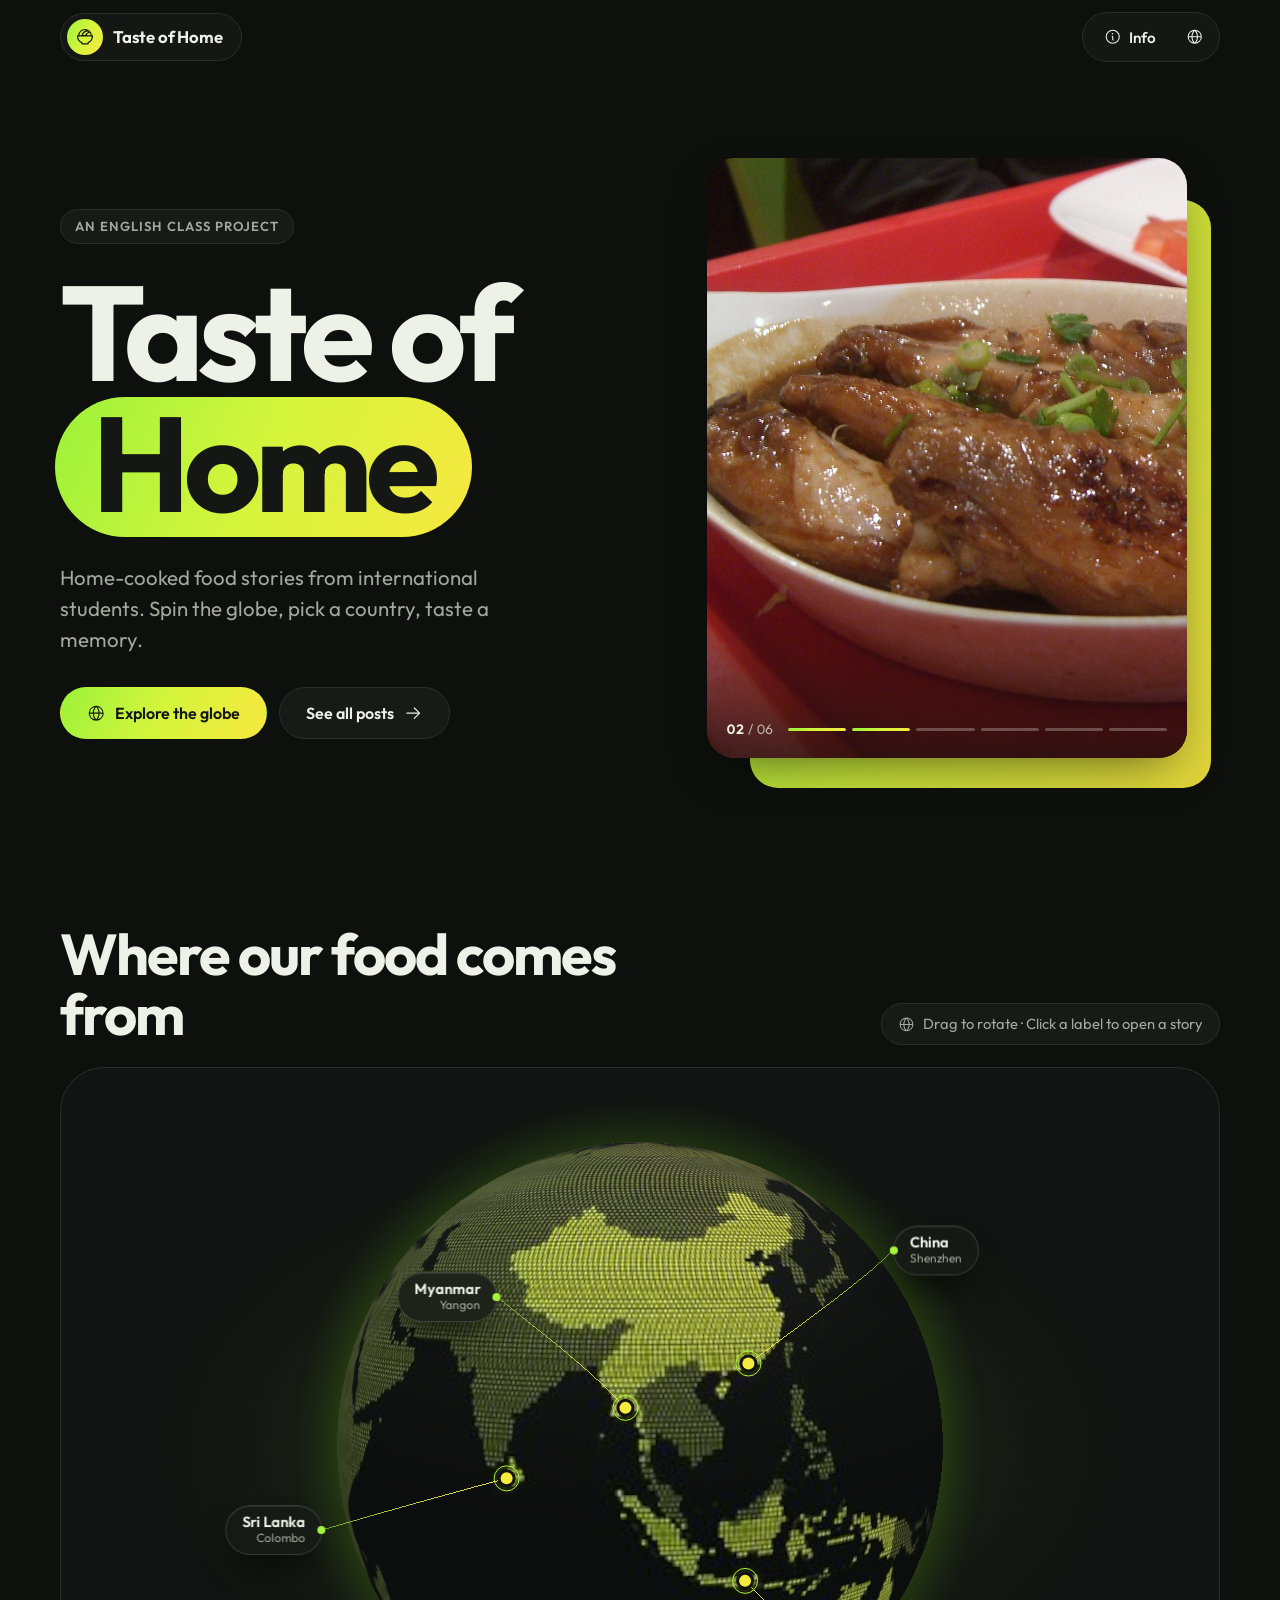
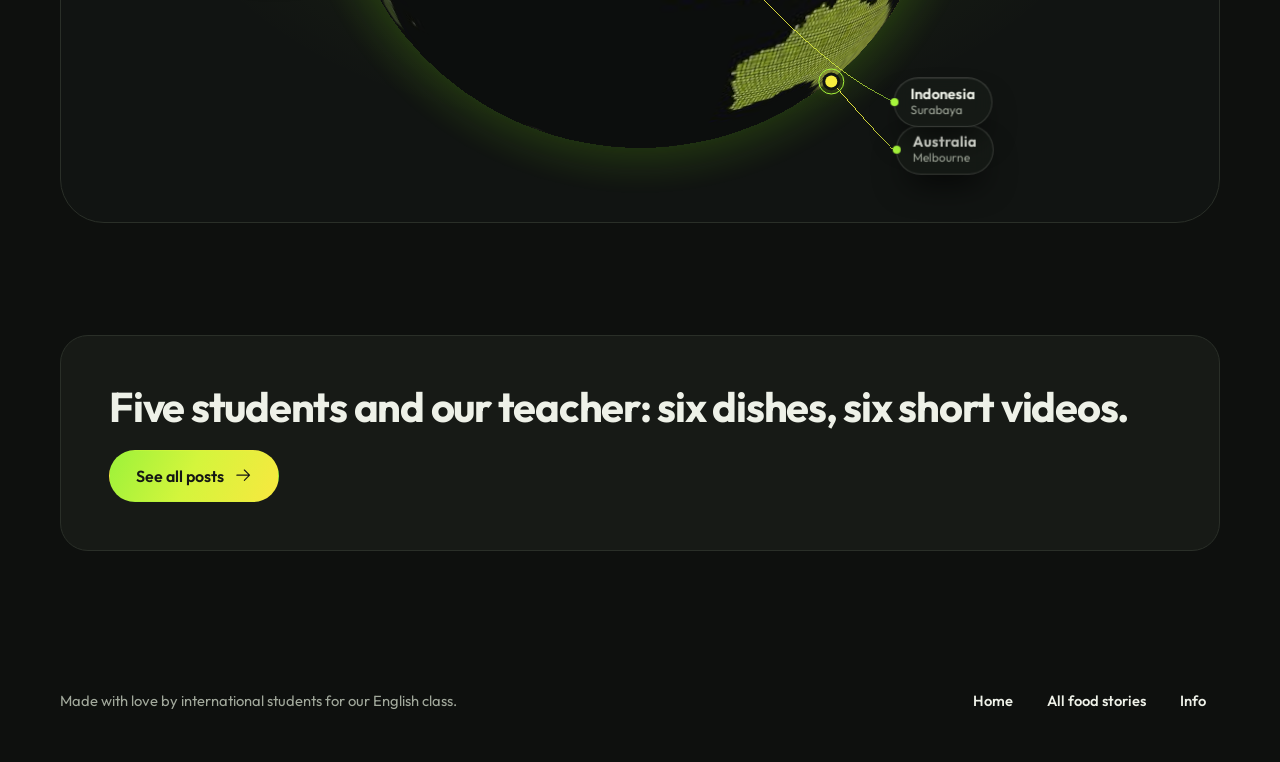
==== index.html @ bd348ce3 "Sri Lanka burritos post, Lahpet Thoke photos, six home photos - Sri Lanka: Tharusha Dasunpriya's bur" ====
<!doctype html>
<html lang="en">
<head>
  <meta charset="utf-8">
  <meta name="viewport" content="width=device-width, initial-scale=1, viewport-fit=cover">
  <title>Taste of Home | Food stories from international students</title>
  <meta name="description" content="Taste of Home: home-cooked food stories and short videos from international students and their teacher, from China, Indonesia, Myanmar, Sri Lanka and Australia. Spin the 3D globe to explore.">
  <link rel="canonical" href="https://blanchexxxxx.github.io/taste-of-home/">
  <meta name="theme-color" content="#0e100e">
  <meta property="og:type" content="website">
  <meta property="og:title" content="Taste of Home">
  <meta property="og:description" content="Food stories from international students. Spin the globe, pick a country, taste a memory.">
  <meta property="og:url" content="https://blanchexxxxx.github.io/taste-of-home/">
  <meta property="og:image" content="https://blanchexxxxx.github.io/taste-of-home/assets/img/globe-1k.jpg">
  <link rel="icon" href="assets/img/favicon.svg" type="image/svg+xml">
  <link rel="preload" href="assets/fonts/outfit-latin-wght-normal.woff2" as="font" type="font/woff2" crossorigin>
  <link rel="stylesheet" href="assets/css/style.css?v=202611250700">
  <script type="application/ld+json">
  {"@context":"https://schema.org","@type":"WebSite","name":"Taste of Home","url":"https://blanchexxxxx.github.io/taste-of-home/","description":"Food stories and short videos from international students.","inLanguage":["en","zh","ja","id","my","si","ta"]}
  </script>
</head>
<body>
  <header class="topbar">
    <div class="wrap">
      <a class="brand" href="./" aria-label="Taste of Home"><span class="mark"><span data-icon="bowl-food"></span></span><span class="brand__name">Taste of Home</span></a>
      <nav class="actions">
        <a class="pill-btn" href="info.html"><span data-icon="info"></span><span data-i18n="nav.info">Info</span></a>
        <div class="lang">
          <button class="pill-btn pill-btn--icon" id="langBtn" type="button" aria-haspopup="listbox" aria-expanded="false" data-i18n-aria="nav.language" aria-label="Language"><span data-icon="globe-simple"></span></button>
          <ul class="lang__menu" id="langMenu" role="listbox" hidden></ul>
        </div>
      </nav>
    </div>
  </header>

  <main>
    <section class="hero">
      <div class="wrap hero__grid">
        <div>
          <p class="kicker" data-i18n="hero.kicker">An English class project</p>
          <h1>Taste of <span class="bubble-word">Home</span></h1>
          <p class="hero__sub" data-i18n="hero.subtitle">Home-cooked food stories from international students. Spin the globe, pick a country, taste a memory.</p>
          <div class="hero__cta">
            <a class="btn btn--grad" href="#globe-block"><span data-icon="globe-simple"></span><span data-i18n="hero.ctaGlobe">Explore the globe</span></a>
            <a class="btn" href="posts.html"><span data-i18n="hero.ctaPosts">See all posts</span><span data-icon="arrow-right"></span></a>
          </div>
        </div>
        <div class="show" id="show" aria-roledescription="carousel">
          <div class="show__card">
            <div class="show__slides"></div>
            <div class="show__bar">
              <span class="show__count" aria-hidden="true"><b>01</b> / 06</span>
              <div class="show__dots"></div>
            </div>
          </div>
        </div>
      </div>
    </section>

    <section class="globe-block" id="globe-block">
      <div class="wrap">
        <div class="globe-head reveal">
          <h2 data-i18n="globe.title">Where our food comes from</h2>
          <p class="hint"><span data-icon="globe-simple"></span><span data-i18n="globe.hint">Drag to rotate · Click a label to open a story</span></p>
        </div>
        <div class="stage" id="globe-section">
          <div class="globe-skeleton" id="globe-skeleton" role="status"><span></span><b hidden data-i18n="globe.loading">Loading the globe</b></div>
          <div id="globe"></div>
          <div class="globe-fallback" id="globe-fallback" hidden>
            <p data-i18n="globe.fallback">Your browser can't show the 3D globe, so here are the stories as a list:</p>
            <ul></ul>
          </div>
        </div>
      </div>
    </section>

    <section class="band">
      <div class="wrap">
        <div class="band__inner reveal">
          <h2 data-i18n="posts.subtitle">Five students and our teacher: six dishes, six short videos.</h2>
          <a class="btn btn--grad" href="posts.html"><span data-i18n="hero.ctaPosts">See all posts</span><span data-icon="arrow-right"></span></a>
        </div>
      </div>
    </section>
  </main>

  <footer class="footer">
    <div class="wrap">
      <span data-i18n="footer.text">Made by international students for our English class.</span>
      <nav><a href="./" data-i18n="nav.home">Home</a><a href="posts.html" data-i18n="posts.title">All food stories</a><a href="info.html" data-i18n="nav.info">Info</a></nav>
    </div>
  </footer>

  <script src="assets/js/icons.js?v=202611250700" defer></script>
  <script src="assets/js/i18n.js?v=202611250700" defer></script>
  <script src="assets/js/data.js?v=202611250700" defer></script>
  <script src="assets/js/posts-i18n.js?v=202611250700" defer></script>
  <script src="assets/js/common.js?v=202611250700" defer></script>
  <script src="assets/js/pages.js?v=202611250700" defer></script>
  <script src="assets/js/globe.js?v=202611250700" defer></script>
</body>
</html>
---- assets/css/style.css ----
/* Taste of Home
   Shape system: interactive = full pill; containers ("bubbles") = 28px; small media = 20px.
   One accent: fluorescent green -> yellow gradient. Theme: dark only (off-black, never pure #000). */

@font-face {
  font-family: "Outfit";
  src: url("../fonts/outfit-latin-wght-normal.woff2") format("woff2");
  font-weight: 100 900; font-display: swap;
  unicode-range: U+0000-00FF, U+0131, U+0152-0153, U+02BB-02BC, U+02C6, U+02DA, U+02DC, U+0304, U+0308, U+0329, U+2000-206F, U+20AC, U+2122, U+2191, U+2193, U+2212, U+2215, U+FEFF, U+FFFD;
}
@font-face {
  font-family: "Outfit";
  src: url("../fonts/outfit-latin-ext-wght-normal.woff2") format("woff2");
  font-weight: 100 900; font-display: swap;
  unicode-range: U+0100-02BA, U+02BD-02C5, U+02C7-02CC, U+02CE-02D7, U+02DD-02FF, U+0304, U+0308, U+0329, U+1D00-1DBF, U+1E00-1E9F, U+1EF2-1EFF, U+2020, U+20A0-20AB, U+20AD-20C0, U+2113, U+2C60-2C7F, U+A720-A7FF;
}

:root {
  --bg: #0e100e;
  --surface: #171a16;
  --surface-2: #20241f;
  --tint: #1c2415;
  --ink: #eef1e8;
  --muted: #a2a99c;
  --line: #2a2f28;
  --lime: #a6f53b;
  --leaf: #a6f53b;
  --yellow: #f6ec3f;
  --grad: linear-gradient(115deg, #9cf23a 0%, #d4f53c 48%, #f8e83f 100%);
  --on-grad: #151714;
  --stage: #111412;
  --shadow: 0 18px 50px -18px rgba(0, 0, 0, .6);
  --r-bubble: 28px;
  --r-media: 20px;
  --ease: cubic-bezier(.16, 1, .3, 1);
  --font: "Outfit", system-ui, -apple-system, "Segoe UI", Roboto, "Helvetica Neue", Arial,
          "PingFang SC", "Microsoft YaHei", "Noto Sans SC",
          "Hiragino Sans", "Yu Gothic UI", "Yu Gothic", Meiryo, "Noto Sans JP",
          "Myanmar Text", "Noto Sans Myanmar", Padauk,
          "Nirmala UI", "Iskoola Pota", "Noto Sans Sinhala", Latha, "Noto Sans Tamil", sans-serif;
  --font-ja: "Outfit", "Hiragino Sans", "Hiragino Kaku Gothic ProN", "Yu Gothic UI", "Yu Gothic", Meiryo, "Noto Sans JP", system-ui, sans-serif;
  color-scheme: dark;
}
html[lang="ja"] body, html[lang="ja"] button, html[lang="ja"] .btn, html[lang="ja"] .pill-btn { font-family: var(--font-ja); }

*, *::before, *::after { box-sizing: border-box; }
html { -webkit-text-size-adjust: 100%; scroll-behavior: smooth; }
body {
  margin: 0; font-family: var(--font); color: var(--ink); background: var(--bg);
  line-height: 1.6; overflow-x: hidden; -webkit-font-smoothing: antialiased;
}
img, video, iframe { max-width: 100%; display: block; }
a { color: inherit; }
[hidden] { display: none !important; }
:focus-visible { outline: 2px solid var(--ink); outline-offset: 3px; }
.icon { display: inline-flex; width: 1.15em; height: 1.15em; flex: none; }
.icon svg { width: 100%; height: 100%; }
.wrap { width: 100%; max-width: 1240px; margin: 0 auto; padding: 0 clamp(16px, 4vw, 40px); }

/* ---------- top bar ---------- */
.topbar { position: fixed; inset: 12px 0 auto 0; z-index: 50; pointer-events: none; }
.topbar .wrap { display: flex; align-items: center; justify-content: space-between; }
.topbar .wrap > * { pointer-events: auto; }
.brand {
  display: inline-flex; align-items: center; gap: 10px; height: 48px; padding: 0 18px 0 6px;
  border-radius: 999px; text-decoration: none; font-weight: 650; font-size: 1.05rem; letter-spacing: -.01em;
  background: color-mix(in srgb, var(--surface) 82%, transparent);
  -webkit-backdrop-filter: blur(14px); backdrop-filter: blur(14px);
  border: 1px solid var(--line);
}
.mark { display: grid; place-items: center; width: 36px; height: 36px; border-radius: 50%; background: var(--grad); color: var(--on-grad); }
.mark .icon { width: 20px; height: 20px; }
.actions {
  display: flex; gap: 4px; padding: 5px; border-radius: 999px;
  background: color-mix(in srgb, var(--surface) 82%, transparent);
  -webkit-backdrop-filter: blur(14px); backdrop-filter: blur(14px);
  border: 1px solid var(--line);
}
.pill-btn {
  display: inline-flex; align-items: center; justify-content: center; gap: 8px;
  height: 38px; min-width: 38px; padding: 0 16px; border-radius: 999px; border: 0;
  background: transparent; color: var(--ink); font: 550 .95rem var(--font);
  text-decoration: none; cursor: pointer; transition: background .25s var(--ease), transform .2s var(--ease);
}
.pill-btn:hover { background: var(--surface-2); }
.pill-btn:active { transform: scale(.97); }
.pill-btn--icon { padding: 0; width: 38px; }
.pill-btn[aria-current="page"] { background: var(--grad); color: var(--on-grad); }
.lang { position: relative; }
.lang__menu {
  position: absolute; right: 0; top: calc(100% + 12px); margin: 0; padding: 6px; list-style: none; min-width: 200px;
  background: var(--surface); border: 1px solid var(--line); border-radius: 22px; box-shadow: var(--shadow);
  transform-origin: top right; animation: pop .22s var(--ease);
}
@keyframes pop { from { opacity: 0; transform: scale(.94); } }
.lang__menu button {
  display: block; width: 100%; text-align: left; padding: 10px 14px; border: 0; border-radius: 999px;
  background: none; font: 1rem var(--font); color: var(--ink); cursor: pointer;
}
.lang__menu button:hover { background: var(--surface-2); }
.lang__menu [aria-selected="true"] button { background: var(--grad); color: var(--on-grad); font-weight: 600; }

/* ---------- buttons ---------- */
.btn {
  display: inline-flex; align-items: center; gap: 10px; height: 52px; padding: 0 26px; white-space: nowrap;
  border-radius: 999px; border: 1px solid var(--line); background: var(--surface); color: var(--ink);
  font: 600 1rem var(--font); text-decoration: none; cursor: pointer;
  transition: transform .25s var(--ease), box-shadow .25s var(--ease);
}
.btn:hover { transform: translateY(-2px); box-shadow: var(--shadow); }
.btn:active { transform: scale(.98); }
.btn--grad { background: var(--grad); color: var(--on-grad); border-color: transparent; }
.btn--sm { height: 44px; padding: 0 20px; font-size: .95rem; }

/* ---------- hero ---------- */
.hero { min-height: 100vh; min-height: 100dvh; display: flex; align-items: center; padding: 96px 0 48px; overflow-x: clip; }
.hero__grid { display: grid; grid-template-columns: 1fr 1fr; gap: clamp(24px, 5vw, 64px); align-items: center; }
.kicker {
  display: inline-flex; align-items: center; gap: 8px; margin: 0 0 22px; padding: 6px 14px;
  border-radius: 999px; border: 1px solid var(--line); background: var(--surface);
  font-size: .82rem; font-weight: 600; letter-spacing: .08em; text-transform: uppercase; color: var(--muted);
}
.hero h1 {
  margin: 0; font-weight: 700; letter-spacing: -.045em; line-height: .98;
  font-size: clamp(3.4rem, 10.5vw, 8.6rem);
}
.hero h1 .bubble-word {
  display: inline-block; padding: 0 .28em .06em; margin-left: -.04em; border-radius: 999px;
  background: var(--grad); color: var(--on-grad);
}
.hero__sub { max-width: 34ch; margin: 26px 0 32px; font-size: clamp(1.08rem, 1.6vw, 1.3rem); color: var(--muted); line-height: 1.5; }
.hero__cta { display: flex; flex-wrap: wrap; gap: 12px; }

/* photo slideshow (pages.js): a portrait photo card on a fixed, offset accent block. Photos
   cross-fade with a slow zoom; segmented progress bar + counter at the bottom. */
.show { position: relative; width: 94%; max-width: 480px; aspect-ratio: 4 / 5; justify-self: end; margin: 0 6% 6% 0; }
.show::before {   /* accent block behind the card: never moves */
  content: ""; position: absolute; inset: 7% -5% -5% 9%; border-radius: var(--r-bubble);
  background: var(--grad); opacity: .9;
}
.show__card {
  position: absolute; inset: 0; overflow: hidden; border-radius: var(--r-bubble);
  background: var(--surface); box-shadow: var(--shadow); isolation: isolate;
}
.show__slides img {
  position: absolute; inset: 0; width: 100%; height: 100%; object-fit: cover;
  opacity: 0; scale: 1.08; transition: opacity .8s var(--ease), scale 0s 0.8s;
}
.show__slides img.is-on { opacity: 1; scale: 1; transition: opacity .8s var(--ease), scale 2.8s linear; }
.show__card::after {   /* soft shade under the bar so it reads on light photos */
  content: ""; position: absolute; inset: auto 0 0 0; height: 34%; z-index: 1; pointer-events: none;
  background: linear-gradient(180deg, transparent, rgba(14, 16, 14, .72));
}
.show__bar { position: absolute; left: 20px; right: 20px; bottom: 16px; z-index: 2; display: flex; align-items: center; gap: 14px; }
.show__count { flex: none; color: rgba(238, 241, 232, .7); font-size: .85rem; font-variant-numeric: tabular-nums; letter-spacing: .04em; }
.show__count b { color: var(--ink); font-weight: 650; }
.show__dots { flex: 1; display: flex; gap: 6px; }
.show__dot { flex: 1; height: 24px; padding: 0; border: 0; background: none; cursor: pointer; display: flex; align-items: center; }
.show__dot span { position: relative; display: block; width: 100%; height: 3px; border-radius: 999px; background: rgba(238, 241, 232, .28); overflow: hidden; }
.show__dot span::after { content: ""; position: absolute; inset: 0; border-radius: inherit; background: var(--grad); transform: scaleX(0); transform-origin: left; }
.show__dot.is-done span::after { transform: scaleX(1); }
.show__dot.is-on span::after { animation: show-fill var(--dur, 2s) linear forwards; }
@keyframes show-fill { to { transform: scaleX(1); } }
@media (prefers-reduced-motion: reduce) {
  .show__slides img, .show__slides img.is-on { scale: 1; transition: opacity .3s linear; }
}

/* ---------- globe ---------- */
.globe-block { padding: 24px 0 40px; scroll-margin-top: 72px; }
.globe-head { display: flex; flex-wrap: wrap; align-items: end; justify-content: space-between; gap: 12px 24px; margin-bottom: 22px; }
.globe-head h2 { margin: 0; font-size: clamp(2rem, 4.6vw, 3.6rem); line-height: 1.05; letter-spacing: -.035em; font-weight: 700; max-width: 16ch; }
.hint { display: inline-flex; align-items: center; gap: 8px; margin: 0; padding: 8px 16px; border-radius: 999px; background: var(--surface); border: 1px solid var(--line); color: var(--muted); font-size: .92rem; }
.stage {
  position: relative; height: min(84vh, 820px); min-height: 440px; overflow: hidden;
  border-radius: clamp(28px, 4vw, 44px); background:
    radial-gradient(60% 55% at 50% 50%, rgba(166, 245, 59, .10), transparent 70%), var(--stage);
  border: 1px solid var(--line);
  isolation: isolate;
}
#globe { position: absolute; inset: 0; opacity: 0; transition: opacity .9s var(--ease); cursor: grab; touch-action: pan-y; }
#globe:active { cursor: grabbing; }
#globe.is-ready { opacity: 1; }
.globe-skeleton { position: absolute; inset: 0; display: grid; place-items: center; }
.globe-skeleton span {
  width: min(62vh, 70%); aspect-ratio: 1; border-radius: 50%;
  background: radial-gradient(circle at 35% 30%, #262c24, #161a15 70%);
  animation: shimmer 1.6s ease-in-out infinite;
}
@keyframes shimmer { 50% { opacity: .55; } }
.globe-fallback { position: absolute; inset: 0; display: grid; place-items: center; align-content: center; gap: 18px; padding: 24px; color: var(--ink); text-align: center; }
.globe-fallback ul { list-style: none; margin: 0; padding: 0; display: flex; flex-wrap: wrap; gap: 10px; justify-content: center; }

/* globe markers: dot sits on the surface, label floats above it (line drawn in 3D by globe.gl) */
.gdot, .glabel { position: relative; display: block; width: 0; height: 0; padding: 0; border: 0; background: none; cursor: pointer; font-family: var(--font); transition: opacity .3s var(--ease); }
.gdot.is-hidden, .glabel.is-hidden { opacity: 0; pointer-events: none !important; }
.gdot span { position: absolute; left: -6px; top: -6px; width: 12px; height: 12px; border-radius: 50%; background: var(--yellow); box-shadow: 0 0 0 3px var(--stage), 0 0 14px rgba(246, 236, 63, .55); }
.gdot span::after { content: ""; position: absolute; inset: -7px; border-radius: 50%; border: 1.5px solid var(--lime); animation: ping 2.2s var(--ease) infinite; }
@keyframes ping { from { transform: scale(.4); opacity: 1; } to { transform: scale(1.5); opacity: 0; } }
.glabel__tag {
  position: absolute; left: 0; top: 0; transform: translate(0, -50%);
  display: flex; flex-direction: column; align-items: flex-start; white-space: nowrap; line-height: 1.15; text-align: left;
  padding: 8px 16px 9px; border-radius: 999px;
  background: rgba(23, 27, 22, .82); color: var(--ink); border: 1px solid rgba(238, 241, 232, .16);
  box-shadow: 0 18px 34px -12px rgba(0, 0, 0, .85), inset 0 1px 0 rgba(255, 255, 255, .08);
  -webkit-backdrop-filter: blur(10px); backdrop-filter: blur(10px);
  transition: background .25s var(--ease), color .25s var(--ease), transform .25s var(--ease);
}
.glabel--left .glabel__tag { left: auto; right: 0; align-items: flex-end; text-align: right; }
.glabel__tag::before { content: ""; position: absolute; top: 50%; left: -4px; width: 8px; height: 8px; margin-top: -4px; border-radius: 50%; background: var(--lime); }
.glabel--left .glabel__tag::before { left: auto; right: -4px; }
.glabel__tag b { font-size: .92rem; font-weight: 650; }
.glabel__tag small { font-size: .75rem; color: var(--muted); }
.glabel:hover .glabel__tag, .glabel:focus-visible .glabel__tag { background: var(--grad); color: var(--on-grad); border-color: transparent; transform: translate(0, -50%) scale(1.05); }
.glabel:hover .glabel__tag small, .glabel:focus-visible .glabel__tag small { color: var(--on-grad); opacity: .75; }

/* ---------- invite band ---------- */
.band { padding: 72px 0 96px; }
.band__inner { display: flex; flex-wrap: wrap; align-items: center; justify-content: space-between; gap: 20px; padding: clamp(28px, 4vw, 48px); border-radius: var(--r-bubble); background: var(--surface); border: 1px solid var(--line); }
.band h2 { margin: 0; font-size: clamp(1.6rem, 3.4vw, 2.6rem); letter-spacing: -.03em; line-height: 1.1; font-weight: 700; }

/* ---------- page heads ---------- */
.page { padding: 128px 0 80px; }
.page-head { margin-bottom: 40px; }
.page-head h1 { margin: 0; font-size: clamp(2.6rem, 7vw, 5.4rem); line-height: 1; letter-spacing: -.045em; font-weight: 700; }
.page-head p { margin: 14px 0 0; max-width: 52ch; color: var(--muted); font-size: 1.15rem; }

/* ---------- posts bento ---------- */
.bento { display: grid; grid-template-columns: repeat(3, 1fr); gap: 18px; }
.tile {
  position: relative; display: flex; flex-direction: column; justify-content: space-between; gap: 18px;
  min-height: 300px; padding: 14px; border-radius: var(--r-bubble); text-decoration: none;
  background: var(--surface); border: 1px solid var(--line);
  transition: transform .35s var(--ease), box-shadow .35s var(--ease);
}
.tile:hover { transform: translateY(-4px); box-shadow: var(--shadow); }
.tile:nth-child(4n+1), .tile:nth-child(4n+4) { grid-column: span 2; }
.tile:last-child:nth-child(4n+1) { grid-column: 1 / -1; } /* odd count: last tile fills the row */
.tile__media {
  position: relative; flex: 1; min-height: 180px; border-radius: var(--r-media); overflow: hidden;
  display: grid; place-items: center; background: var(--surface-2);
}
.tile__media img { position: absolute; inset: 0; width: 100%; height: 100%; object-fit: cover; }
.tile:nth-child(3n+1) .tile__media { background: var(--grad); }
.tile:nth-child(3n+2) .tile__media { background: var(--tint); color: var(--ink); }
.tile__code { font-size: clamp(3rem, 7vw, 5rem); font-weight: 700; letter-spacing: -.04em; opacity: .9; }
.tile__play { position: absolute; right: 14px; bottom: 14px; display: grid; place-items: center; width: 46px; height: 46px; border-radius: 50%; background: var(--surface); color: var(--ink); }
.tile__play .icon { width: 20px; height: 20px; }
.tile__body { padding: 4px 8px 6px; display: flex; align-items: end; justify-content: space-between; gap: 12px; }
.tile__body h3 { margin: 0; font-size: 1.3rem; line-height: 1.25; letter-spacing: -.015em; font-weight: 650; }
.tile__place { margin: 4px 0 0; color: var(--muted); font-size: .95rem; }
.tile__go { flex: none; display: grid; place-items: center; width: 44px; height: 44px; border-radius: 50%; border: 1px solid var(--line); transition: background .25s var(--ease); }
.tile:hover .tile__go { background: var(--grad); color: var(--on-grad); border-color: transparent; }

/* ---------- chips ---------- */
.chip { display: inline-flex; align-items: center; gap: 6px; padding: 6px 14px; border-radius: 999px; background: var(--surface-2); color: var(--ink); font: 550 .88rem var(--font); border: 0; }
.chip--grad { background: var(--grad); color: var(--on-grad); }
button.chip { cursor: pointer; height: 44px; padding: 0 18px; font-size: .98rem; }

/* ---------- video ---------- */
.video { position: relative; aspect-ratio: 16 / 9; border-radius: var(--r-media); overflow: hidden; background: var(--surface-2); }
.video video, .video iframe { position: absolute; inset: 0; width: 100%; height: 100%; border: 0; }
.video--empty { display: grid; place-items: center; align-content: center; gap: 12px; color: var(--muted); font-size: .95rem; background: radial-gradient(70% 80% at 50% 45%, var(--tint), var(--surface-2)); }
.video--empty .play { display: grid; place-items: center; width: 64px; height: 64px; border-radius: 50%; background: var(--grad); color: var(--on-grad); }
.video--empty .play .icon { width: 26px; height: 26px; }

/* ---------- modal ---------- */
.modal { position: fixed; inset: 0; z-index: 100; display: grid; place-items: center; padding: 16px; }
.modal__backdrop { position: absolute; inset: 0; background: rgba(10, 12, 9, .6); -webkit-backdrop-filter: blur(6px); backdrop-filter: blur(6px); opacity: 0; transition: opacity .3s var(--ease); }
.modal__card {
  position: relative; width: min(620px, 100%); max-height: calc(100dvh - 32px); overflow: auto;
  background: var(--surface); color: var(--ink); border-radius: var(--r-bubble); border: 1px solid var(--line);
  box-shadow: 0 40px 100px -30px rgba(0, 0, 0, .7); padding: 14px; text-align: left; outline: none;
  transform: translateY(18px) scale(.97); opacity: 0; transition: transform .4s var(--ease), opacity .3s var(--ease);
}
.modal.is-open .modal__backdrop { opacity: 1; }
.modal.is-open .modal__card { transform: none; opacity: 1; }
.modal__x { position: absolute; top: 24px; right: 24px; z-index: 2; display: grid; place-items: center; width: 40px; height: 40px; border: 1px solid rgba(238, 241, 232, .16); border-radius: 50%; background: rgba(23, 27, 22, .75); color: var(--ink); cursor: pointer; -webkit-backdrop-filter: blur(8px); backdrop-filter: blur(8px); }
.modal__x .icon { width: 18px; height: 18px; }
.modal__post + .modal__post { margin-top: 14px; padding-top: 14px; border-top: 1px solid var(--line); }
.modal__text { padding: 18px 10px 6px; }
.modal__text h3 { margin: 12px 0 2px; font-size: 1.55rem; line-height: 1.2; letter-spacing: -.025em; font-weight: 700; }
.byline { margin: 0; color: var(--muted); font-size: .95rem; }
.modal__foot { display: flex; justify-content: flex-end; padding: 8px 4px 4px; }

/* ---------- post page ---------- */
/* Country flag behind the top of the page: softened, darkened, tinted toward the lime/yellow
   accent, and faded into --bg so it reads as a gradient rather than a picture. */
.flag-bg { position: absolute; inset: 0 0 auto 0; height: min(680px, 92vh); overflow: hidden; pointer-events: none; z-index: 0; }
.flag-bg::before {
  content: ""; position: absolute; inset: -24px;
  background: var(--flag) left top / cover no-repeat;
  filter: blur(6px) saturate(.55) brightness(.4);
}
.flag-bg::after {
  content: ""; position: absolute; inset: 0;
  background:
    linear-gradient(180deg, transparent 0%, rgba(14, 16, 14, .55) 50%, var(--bg) 96%),
    linear-gradient(115deg, rgba(156, 242, 58, .10), rgba(248, 232, 63, .06)),
    linear-gradient(90deg, rgba(14, 16, 14, .55) 0%, rgba(14, 16, 14, .2) 70%);
}
.flag-bg ~ main { position: relative; z-index: 1; }
@media (max-width: 720px) { .flag-bg { height: 480px; } }
.post { max-width: 860px; }
.post h1 { margin: 16px 0 8px; font-size: clamp(2.4rem, 6vw, 4.4rem); line-height: 1.02; letter-spacing: -.045em; font-weight: 700; }
.post .video { margin: 30px 0 40px; border-radius: var(--r-bubble); }
.photos { display: grid; grid-template-columns: repeat(2, 1fr); gap: 12px; margin: 30px 0 40px; align-items: start; }
.photos--one { grid-template-columns: 1fr; }
.photos a { display: block; overflow: hidden; border-radius: var(--r-media); border: 1px solid var(--line); background: var(--surface); }
.photos img { width: 100%; height: 100%; aspect-ratio: 3 / 4; object-fit: cover; transition: transform .6s var(--ease); }
.photos a:hover img { transform: scale(1.02); }
.post__summary { font-size: 1.25rem; color: var(--muted); max-width: 60ch; margin: 0 0 28px; }
.post h2 { margin: 0 0 10px; font-size: 1.5rem; letter-spacing: -.02em; }
.post__body p { font-size: 1.1rem; max-width: 65ch; }
.post__body + .post__body { margin-top: 40px; }
.post__list ul, .post__list ol { margin: 0; padding-left: 1.4em; max-width: 65ch; font-size: 1.1rem; }
.post__list li { margin: 6px 0; padding-left: 4px; }
.post__list li::marker { color: var(--muted); }
.post__list h3 { margin: 22px 0 6px; font-size: 1.1rem; font-weight: 600; color: var(--lime); letter-spacing: -.01em; }
.post__list h2 + h3 { margin-top: 4px; }
.post__note { margin: 26px 0 0 !important; max-width: 65ch; color: var(--muted); font-size: 1rem !important; }
.post__keywords dl { margin: 0; display: flex; flex-wrap: wrap; gap: 10px; }
.post__keywords dl > div { padding: 10px 16px; border-radius: 18px; background: var(--surface); border: 1px solid var(--line); max-width: 100%; }
.post__keywords dt { font-weight: 600; }
.post__keywords dd { margin: 2px 0 0; color: var(--muted); font-size: .95rem; }
.post__nav { display: flex; justify-content: space-between; gap: 12px; flex-wrap: wrap; margin-top: 56px; }
.back { margin-bottom: 10px; }
.placeholder { color: var(--muted); }

/* ---------- info page ---------- */
.info-grid { display: grid; grid-template-columns: 1.2fr 1fr; gap: 18px; }
.panel { padding: clamp(24px, 3vw, 36px); border-radius: var(--r-bubble); background: var(--surface); border: 1px solid var(--line); }
.panel h2 { margin: 0 0 10px; font-size: 1.45rem; letter-spacing: -.02em; }
.panel p { margin: 0; color: var(--muted); }
.panel--grad { background: var(--grad); color: var(--on-grad); border-color: transparent; }
.panel--grad p { color: inherit; opacity: .8; }
.panel--wide { grid-column: 1 / -1; }
.event { display: grid; grid-template-columns: 1.15fr .85fr; gap: clamp(20px, 4vw, 48px); align-items: start; }
.event__text h2 { margin-top: 14px; font-size: clamp(1.5rem, 3vw, 2.1rem); line-height: 1.15; }
.event__lead { margin-bottom: 22px !important; font-size: 1.05rem; }
.event__facts { margin: 0; display: grid; gap: 14px; }
.event__facts div { padding-left: 14px; border-left: 2px solid var(--lime); }
.event__facts dt { font-weight: 650; }
.event__facts dd { margin: 2px 0 0; color: var(--muted); }
.event__poster { display: block; border-radius: var(--r-media); overflow: hidden; border: 1px solid var(--line); box-shadow: var(--shadow); }
.event__poster img { width: 100%; height: auto; transition: transform .6s var(--ease); }
.event__poster:hover img { transform: scale(1.02); }
@media (max-width: 900px) { .event { grid-template-columns: 1fr; } .event__poster { max-width: 520px; } }
.steps { list-style: none; margin: 4px 0 0; padding: 0; display: grid; gap: 10px; counter-reset: s; }
.steps li { display: flex; gap: 12px; align-items: baseline; }
.steps li::before { counter-increment: s; content: counter(s); flex: none; display: grid; place-items: center; width: 28px; height: 28px; border-radius: 50%; background: var(--on-grad); color: var(--lime); font-weight: 700; font-size: .9rem; }
.team { display: grid; grid-template-columns: repeat(6, 1fr); gap: 14px; margin-top: 18px; }
.team div { display: grid; justify-items: center; align-content: start; gap: 4px; font-size: .9rem; color: var(--muted); text-align: center; }
.team span { width: 100%; max-width: 96px; aspect-ratio: 1; margin-bottom: 6px; border-radius: 50%; background: var(--surface-2); border: 1px dashed var(--line);
  display: grid; place-items: center; font-size: clamp(1.1rem, 2.4vw, 1.6rem); font-weight: 700; letter-spacing: -.02em; }
.team span.is-named { background: var(--grad); color: var(--on-grad); border: 0; }
.team b { color: var(--ink); font-weight: 600; line-height: 1.25; }
.team small { font-size: .8rem; line-height: 1.3; }

/* ---------- footer ---------- */
.footer { padding: 36px 0 44px; color: var(--muted); font-size: .92rem; }
.footer .wrap { display: flex; flex-wrap: wrap; justify-content: space-between; align-items: center; gap: 14px; }
.footer nav { display: flex; gap: 6px; }
.footer nav a { padding: 6px 14px; border-radius: 999px; text-decoration: none; font-weight: 550; color: var(--ink); }
.footer nav a:hover { background: var(--surface-2); }

/* ---------- reveal ---------- */
.reveal { opacity: 0; transform: translateY(22px); transition: opacity .8s var(--ease), transform .8s var(--ease); }
.reveal.is-in { opacity: 1; transform: none; }

/* ---------- responsive ---------- */
@media (max-width: 900px) {
  .hero__grid { grid-template-columns: 1fr; }
  .show { justify-self: center; max-width: 400px; }
  .info-grid { grid-template-columns: 1fr; }
  .team { grid-template-columns: repeat(3, 1fr); }
}
@media (max-width: 767px) {
  .brand__name { display: none; }
  .brand { padding: 0 6px; }
  .bento { grid-template-columns: 1fr; }
  .tile:nth-child(4n+1), .tile:nth-child(4n+4) { grid-column: auto; }
  .stage { height: 72vh; min-height: 380px; border-radius: 28px; }
  .glabel__tag { padding: 5px 11px 6px; }
  .glabel__tag b { font-size: .8rem; }
  .glabel__tag small { font-size: .68rem; }
  .hint { border-radius: 18px; font-size: .88rem; }
  .hero { padding-top: 88px; }
}
@media (prefers-reduced-motion: reduce) {
  html { scroll-behavior: auto; }
  *, *::before, *::after { animation: none !important; transition: none !important; }
  .reveal { opacity: 1; transform: none; }
}
html:not([lang="en"]):not([lang="id"]) .kicker { letter-spacing: 0; text-transform: none; }
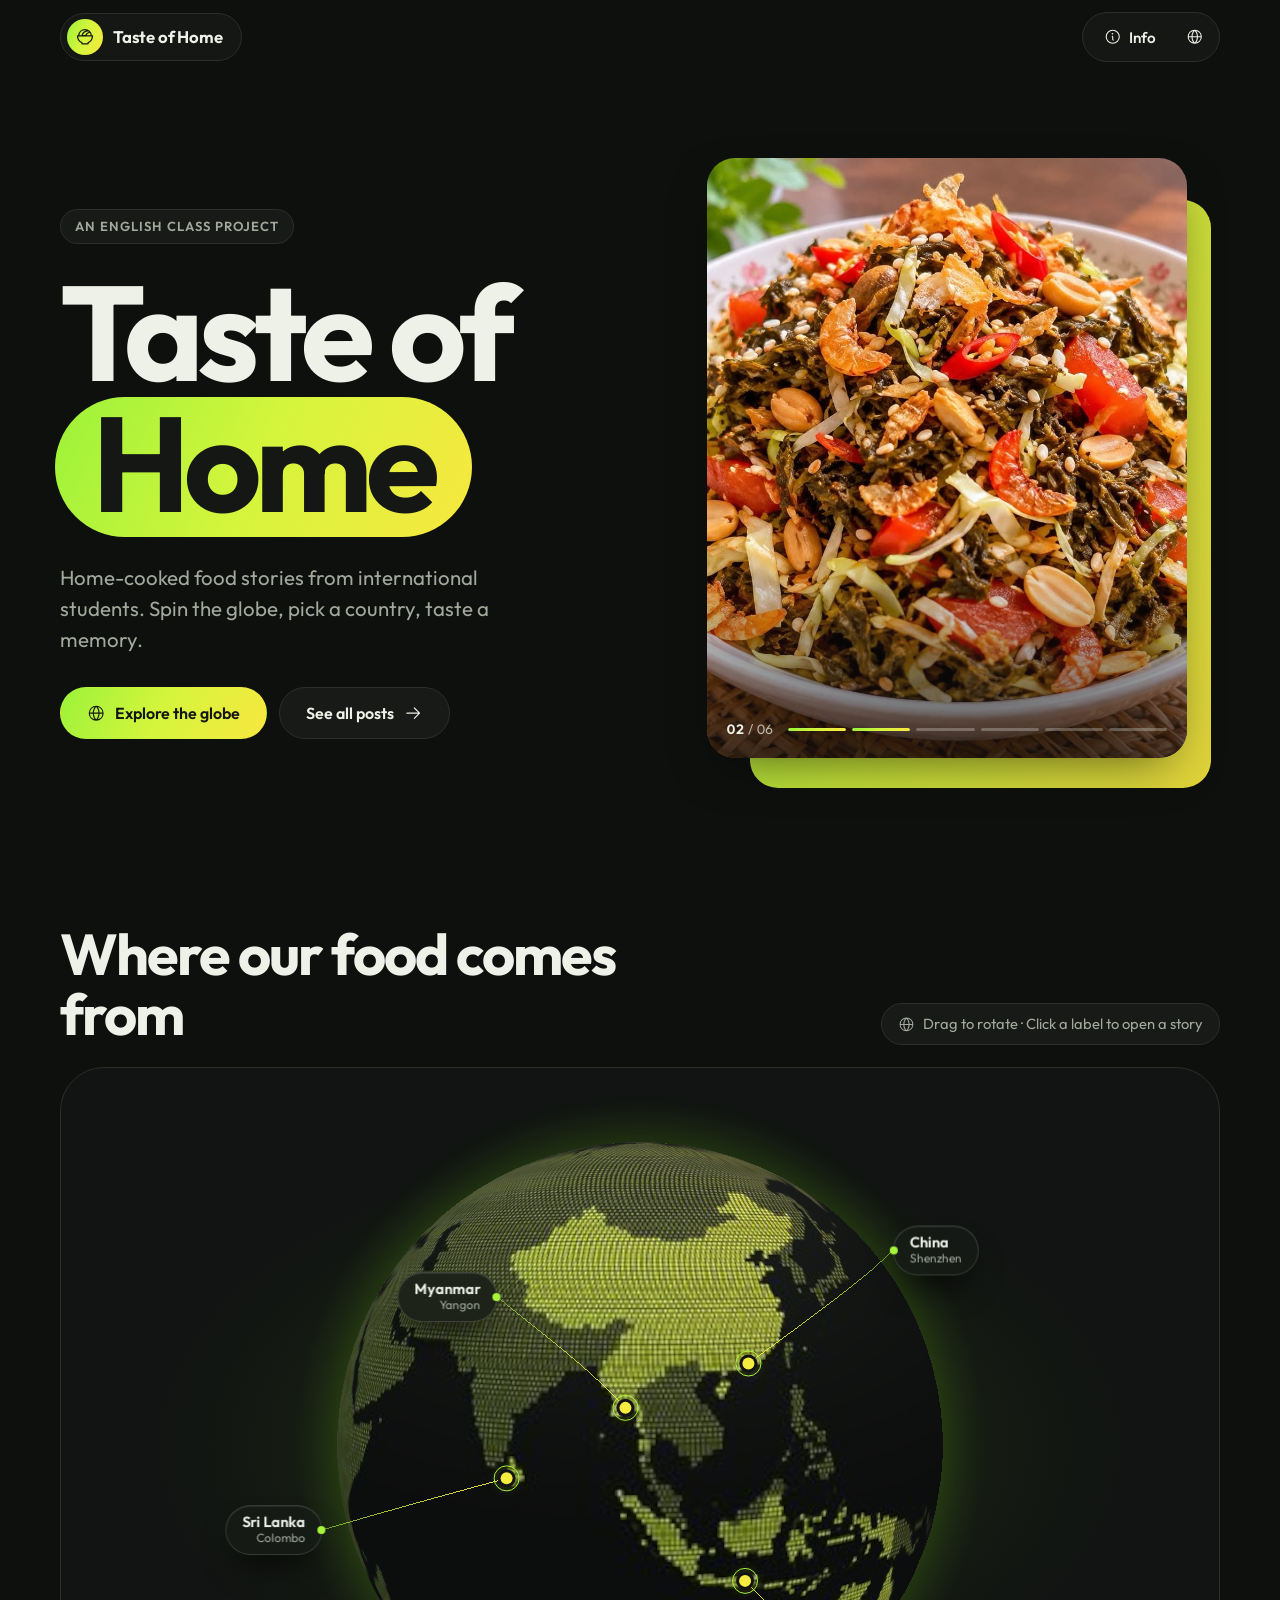
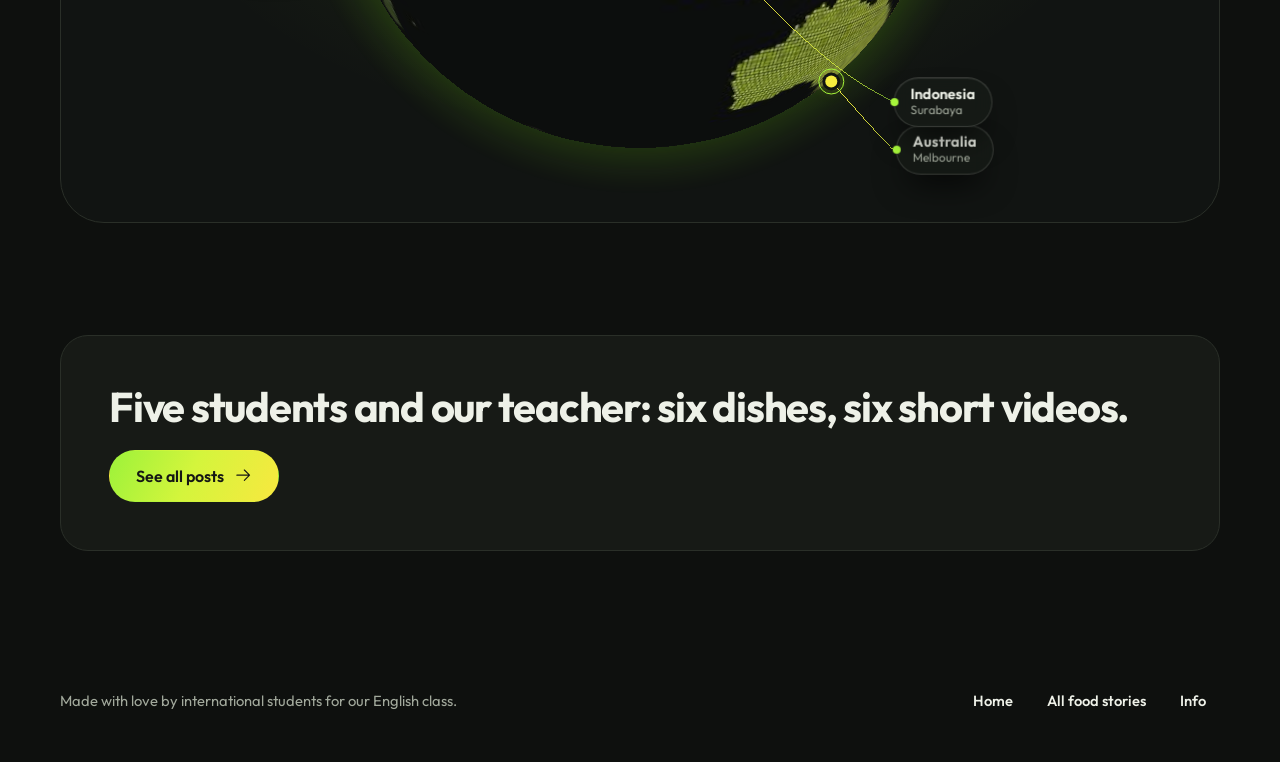
==== commit b34cfe84: "Home slideshow: reorder photos (Ayam Geprek and cola wings last) Co-Authored-By: Claude Opus 5.5 <no" ====
--- a/index.html
+++ b/index.html
@@ -14,7 +14,7 @@
   <meta property="og:image" content="https://blanchexxxxx.github.io/taste-of-home/assets/img/globe-1k.jpg">
   <link rel="icon" href="assets/img/favicon.svg" type="image/svg+xml">
   <link rel="preload" href="assets/fonts/outfit-latin-wght-normal.woff2" as="font" type="font/woff2" crossorigin>
-  <link rel="stylesheet" href="assets/css/style.css?v=202611250700">
+  <link rel="stylesheet" href="assets/css/style.css?v=202611250800">
   <script type="application/ld+json">
   {"@context":"https://schema.org","@type":"WebSite","name":"Taste of Home","url":"https://blanchexxxxx.github.io/taste-of-home/","description":"Food stories and short videos from international students.","inLanguage":["en","zh","ja","id","my","si","ta"]}
   </script>
@@ -91,12 +91,12 @@
     </div>
   </footer>
 
-  <script src="assets/js/icons.js?v=202611250700" defer></script>
-  <script src="assets/js/i18n.js?v=202611250700" defer></script>
-  <script src="assets/js/data.js?v=202611250700" defer></script>
-  <script src="assets/js/posts-i18n.js?v=202611250700" defer></script>
-  <script src="assets/js/common.js?v=202611250700" defer></script>
-  <script src="assets/js/pages.js?v=202611250700" defer></script>
-  <script src="assets/js/globe.js?v=202611250700" defer></script>
+  <script src="assets/js/icons.js?v=202611250800" defer></script>
+  <script src="assets/js/i18n.js?v=202611250800" defer></script>
+  <script src="assets/js/data.js?v=202611250800" defer></script>
+  <script src="assets/js/posts-i18n.js?v=202611250800" defer></script>
+  <script src="assets/js/common.js?v=202611250800" defer></script>
+  <script src="assets/js/pages.js?v=202611250800" defer></script>
+  <script src="assets/js/globe.js?v=202611250800" defer></script>
 </body>
 </html>
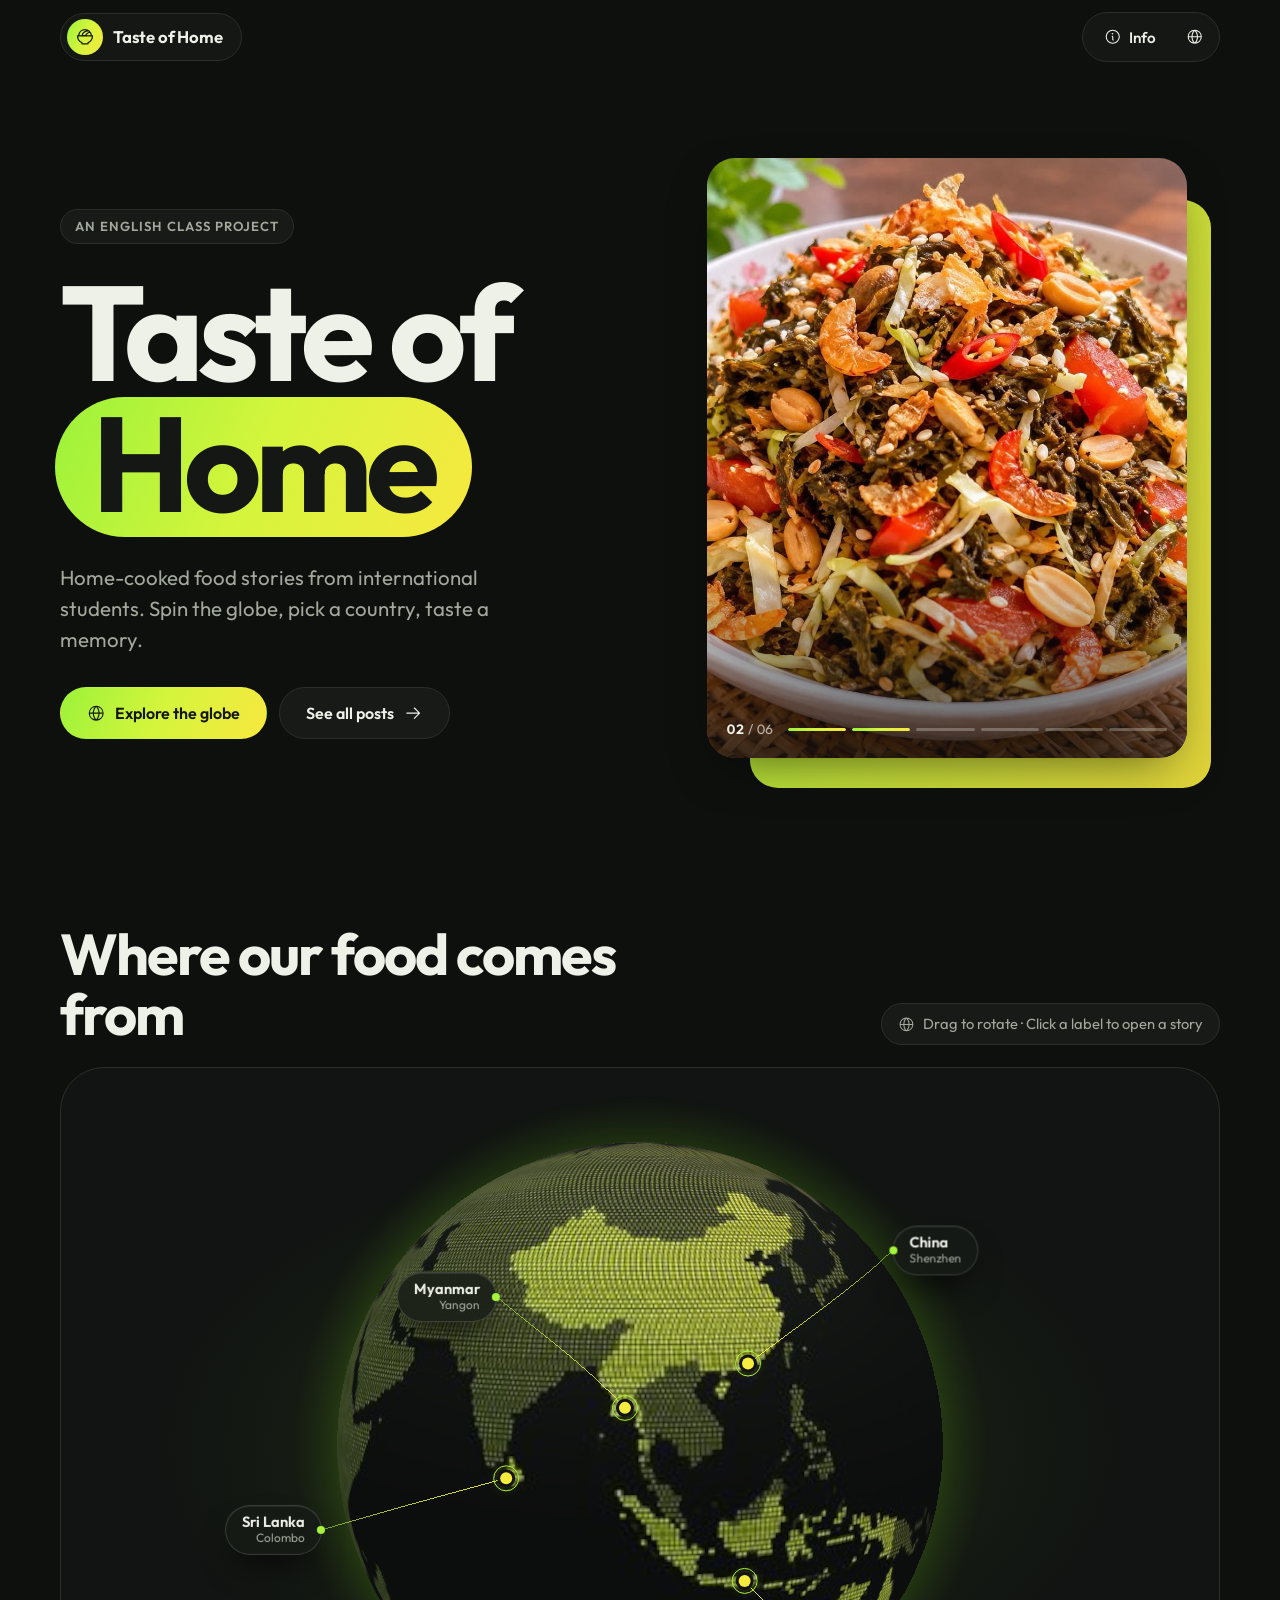
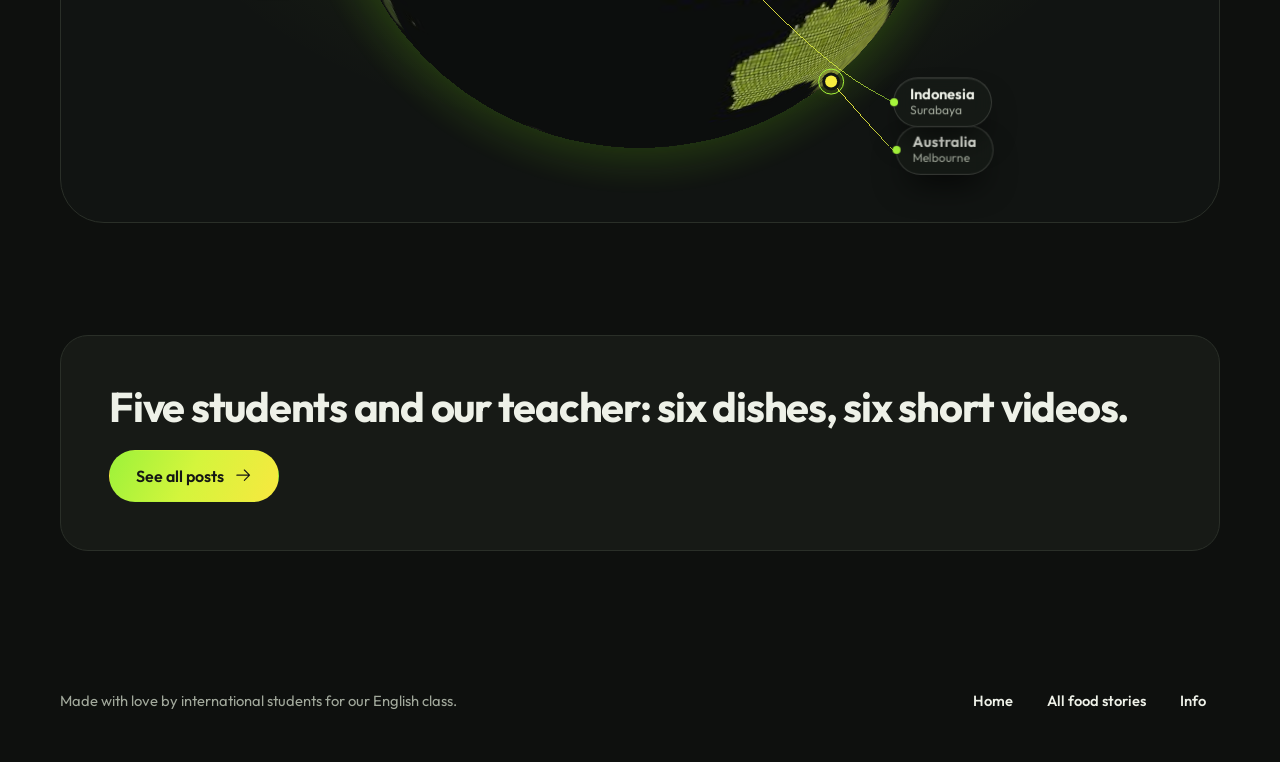
==== commit ba20e3ca: "Burritos photo on the home slideshow, the Sri Lanka post cover and its page Replaces the Sri Lankan " ====
--- a/index.html
+++ b/index.html
@@ -14,7 +14,7 @@
   <meta property="og:image" content="https://blanchexxxxx.github.io/taste-of-home/assets/img/globe-1k.jpg">
   <link rel="icon" href="assets/img/favicon.svg" type="image/svg+xml">
   <link rel="preload" href="assets/fonts/outfit-latin-wght-normal.woff2" as="font" type="font/woff2" crossorigin>
-  <link rel="stylesheet" href="assets/css/style.css?v=202611250800">
+  <link rel="stylesheet" href="assets/css/style.css?v=202611251100">
   <script type="application/ld+json">
   {"@context":"https://schema.org","@type":"WebSite","name":"Taste of Home","url":"https://blanchexxxxx.github.io/taste-of-home/","description":"Food stories and short videos from international students.","inLanguage":["en","zh","ja","id","my","si","ta"]}
   </script>
@@ -91,12 +91,12 @@
     </div>
   </footer>
 
-  <script src="assets/js/icons.js?v=202611250800" defer></script>
-  <script src="assets/js/i18n.js?v=202611250800" defer></script>
-  <script src="assets/js/data.js?v=202611250800" defer></script>
-  <script src="assets/js/posts-i18n.js?v=202611250800" defer></script>
-  <script src="assets/js/common.js?v=202611250800" defer></script>
-  <script src="assets/js/pages.js?v=202611250800" defer></script>
-  <script src="assets/js/globe.js?v=202611250800" defer></script>
+  <script src="assets/js/icons.js?v=202611251100" defer></script>
+  <script src="assets/js/i18n.js?v=202611251100" defer></script>
+  <script src="assets/js/data.js?v=202611251100" defer></script>
+  <script src="assets/js/posts-i18n.js?v=202611251100" defer></script>
+  <script src="assets/js/common.js?v=202611251100" defer></script>
+  <script src="assets/js/pages.js?v=202611251100" defer></script>
+  <script src="assets/js/globe.js?v=202611251100" defer></script>
 </body>
 </html>
--- a/assets/css/style.css
+++ b/assets/css/style.css
@@ -308,6 +308,7 @@
 .photos a { display: block; overflow: hidden; border-radius: var(--r-media); border: 1px solid var(--line); background: var(--surface); }
 .photos img { width: 100%; height: 100%; aspect-ratio: 3 / 4; object-fit: cover; transition: transform .6s var(--ease); }
 .photos a:hover img { transform: scale(1.02); }
+.photos--one img { aspect-ratio: auto; height: auto; }
 .post__summary { font-size: 1.25rem; color: var(--muted); max-width: 60ch; margin: 0 0 28px; }
 .post h2 { margin: 0 0 10px; font-size: 1.5rem; letter-spacing: -.02em; }
 .post__body p { font-size: 1.1rem; max-width: 65ch; }
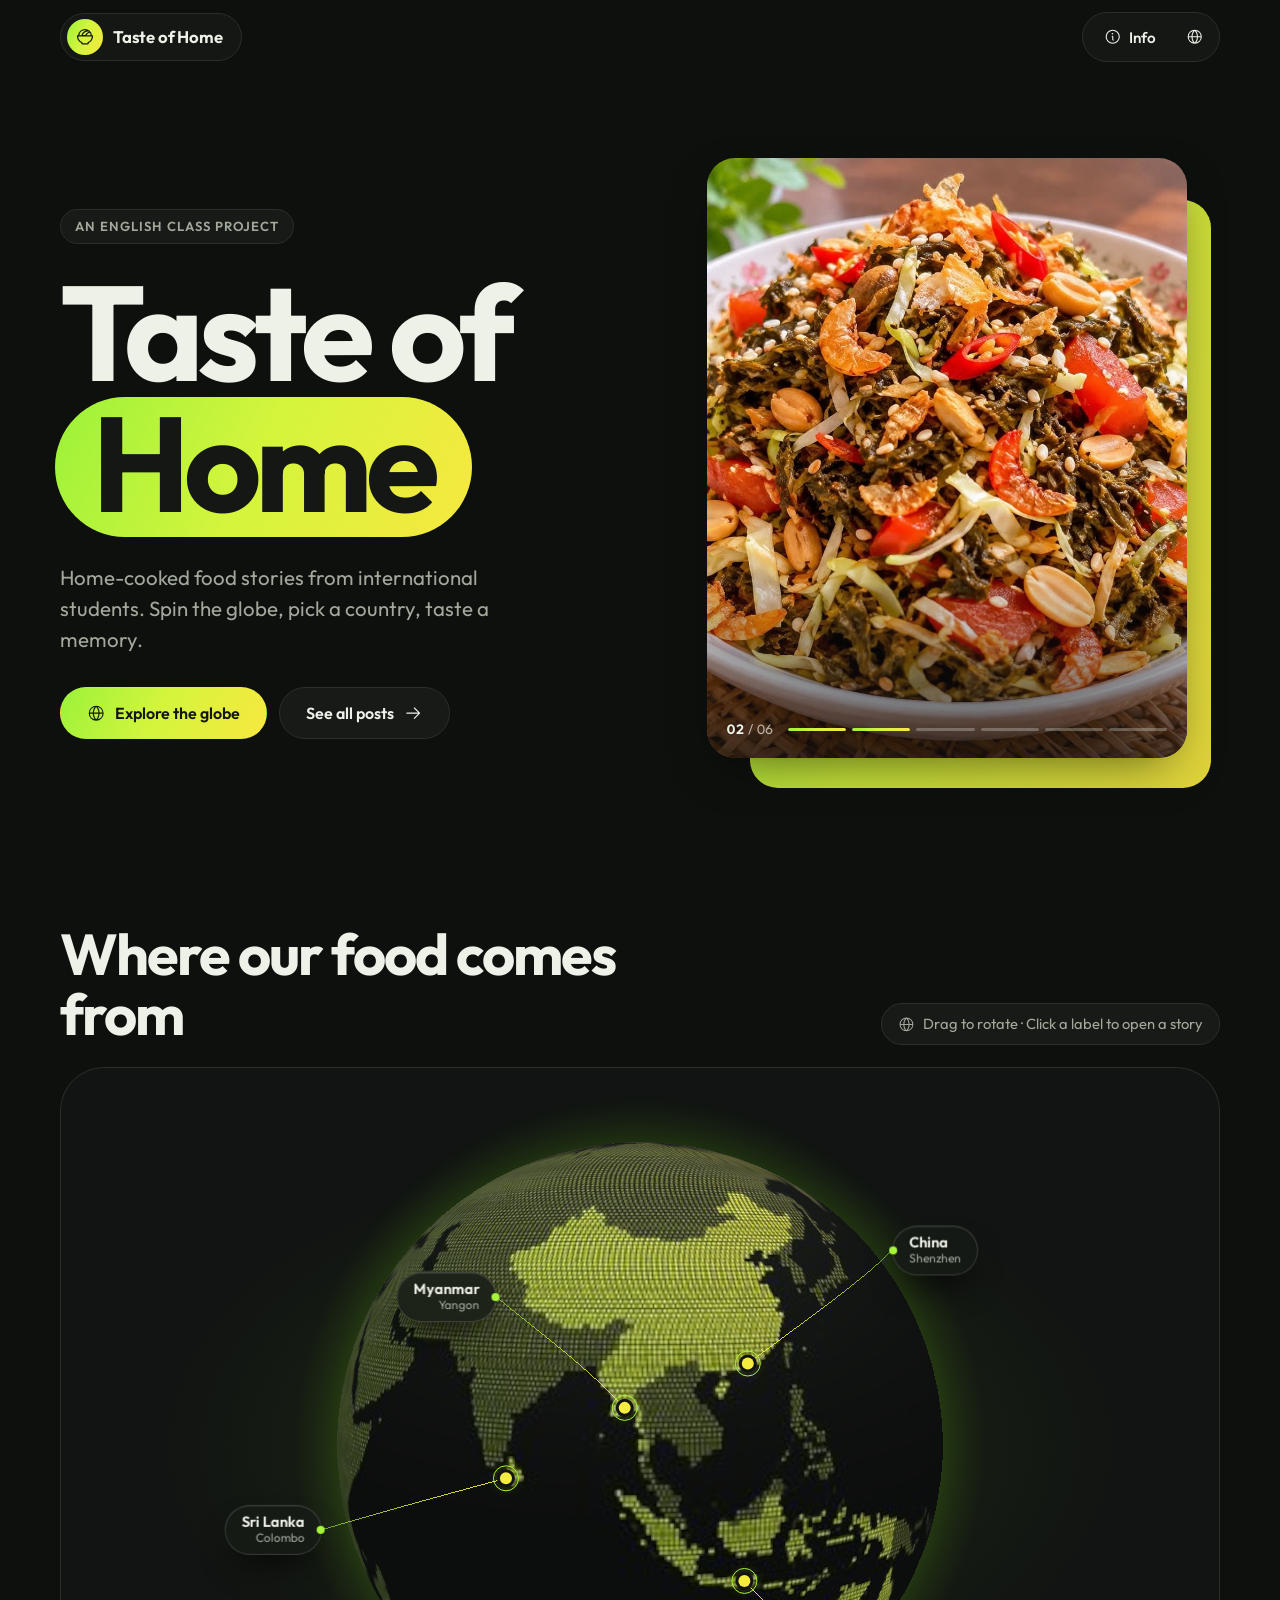
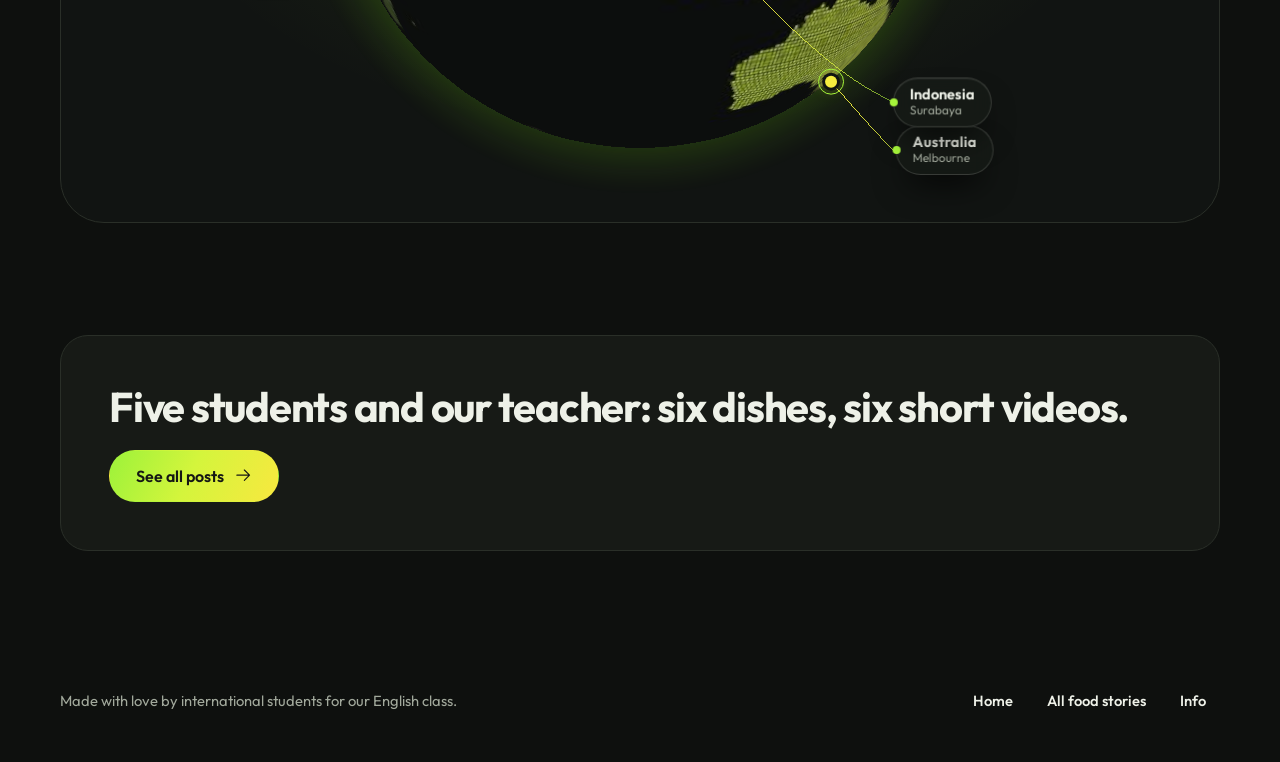
==== commit 70038507: "Info: Food Day event report with highlight video and photos Thanks to everyone, including the teache" ====
--- a/index.html
+++ b/index.html
@@ -14,7 +14,7 @@
   <meta property="og:image" content="https://blanchexxxxx.github.io/taste-of-home/assets/img/globe-1k.jpg">
   <link rel="icon" href="assets/img/favicon.svg" type="image/svg+xml">
   <link rel="preload" href="assets/fonts/outfit-latin-wght-normal.woff2" as="font" type="font/woff2" crossorigin>
-  <link rel="stylesheet" href="assets/css/style.css?v=202611251100">
+  <link rel="stylesheet" href="assets/css/style.css?v=202611261200">
   <script type="application/ld+json">
   {"@context":"https://schema.org","@type":"WebSite","name":"Taste of Home","url":"https://blanchexxxxx.github.io/taste-of-home/","description":"Food stories and short videos from international students.","inLanguage":["en","zh","ja","id","my","si","ta"]}
   </script>
@@ -91,12 +91,12 @@
     </div>
   </footer>
 
-  <script src="assets/js/icons.js?v=202611251100" defer></script>
-  <script src="assets/js/i18n.js?v=202611251100" defer></script>
-  <script src="assets/js/data.js?v=202611251100" defer></script>
-  <script src="assets/js/posts-i18n.js?v=202611251100" defer></script>
-  <script src="assets/js/common.js?v=202611251100" defer></script>
-  <script src="assets/js/pages.js?v=202611251100" defer></script>
-  <script src="assets/js/globe.js?v=202611251100" defer></script>
+  <script src="assets/js/icons.js?v=202611261200" defer></script>
+  <script src="assets/js/i18n.js?v=202611261200" defer></script>
+  <script src="assets/js/data.js?v=202611261200" defer></script>
+  <script src="assets/js/posts-i18n.js?v=202611261200" defer></script>
+  <script src="assets/js/common.js?v=202611261200" defer></script>
+  <script src="assets/js/pages.js?v=202611261200" defer></script>
+  <script src="assets/js/globe.js?v=202611261200" defer></script>
 </body>
 </html>
--- a/assets/css/style.css
+++ b/assets/css/style.css
@@ -335,6 +335,17 @@
 .panel--grad { background: var(--grad); color: var(--on-grad); border-color: transparent; }
 .panel--grad p { color: inherit; opacity: .8; }
 .panel--wide { grid-column: 1 / -1; }
+.report h2 { margin-top: 14px; font-size: clamp(1.6rem, 3.4vw, 2.4rem); line-height: 1.12; }
+.report__date { margin: 0 0 22px !important; font-size: .95rem; }
+.report__body { display: grid; grid-template-columns: 1fr 1.25fr; gap: clamp(18px, 3vw, 36px); align-items: center; }
+.report__text p { font-size: 1.05rem; line-height: 1.7; }
+.report__text p + p { margin-top: 14px; }
+.report .video { margin: 0; border-radius: var(--r-media); }
+.report__gallery { margin-top: 22px; display: grid; grid-template-columns: repeat(4, 1fr); gap: 10px; }
+.report__gallery a { display: block; overflow: hidden; border-radius: 16px; background: var(--surface-2); aspect-ratio: 4 / 3; }
+.report__gallery img { width: 100%; height: 100%; object-fit: cover; transition: transform .6s var(--ease); }
+.report__gallery a:hover img { transform: scale(1.04); }
+@media (max-width: 900px) { .report__body { grid-template-columns: 1fr; } .report__gallery { grid-template-columns: repeat(2, 1fr); } }
 .event { display: grid; grid-template-columns: 1.15fr .85fr; gap: clamp(20px, 4vw, 48px); align-items: start; }
 .event__text h2 { margin-top: 14px; font-size: clamp(1.5rem, 3vw, 2.1rem); line-height: 1.15; }
 .event__lead { margin-bottom: 22px !important; font-size: 1.05rem; }
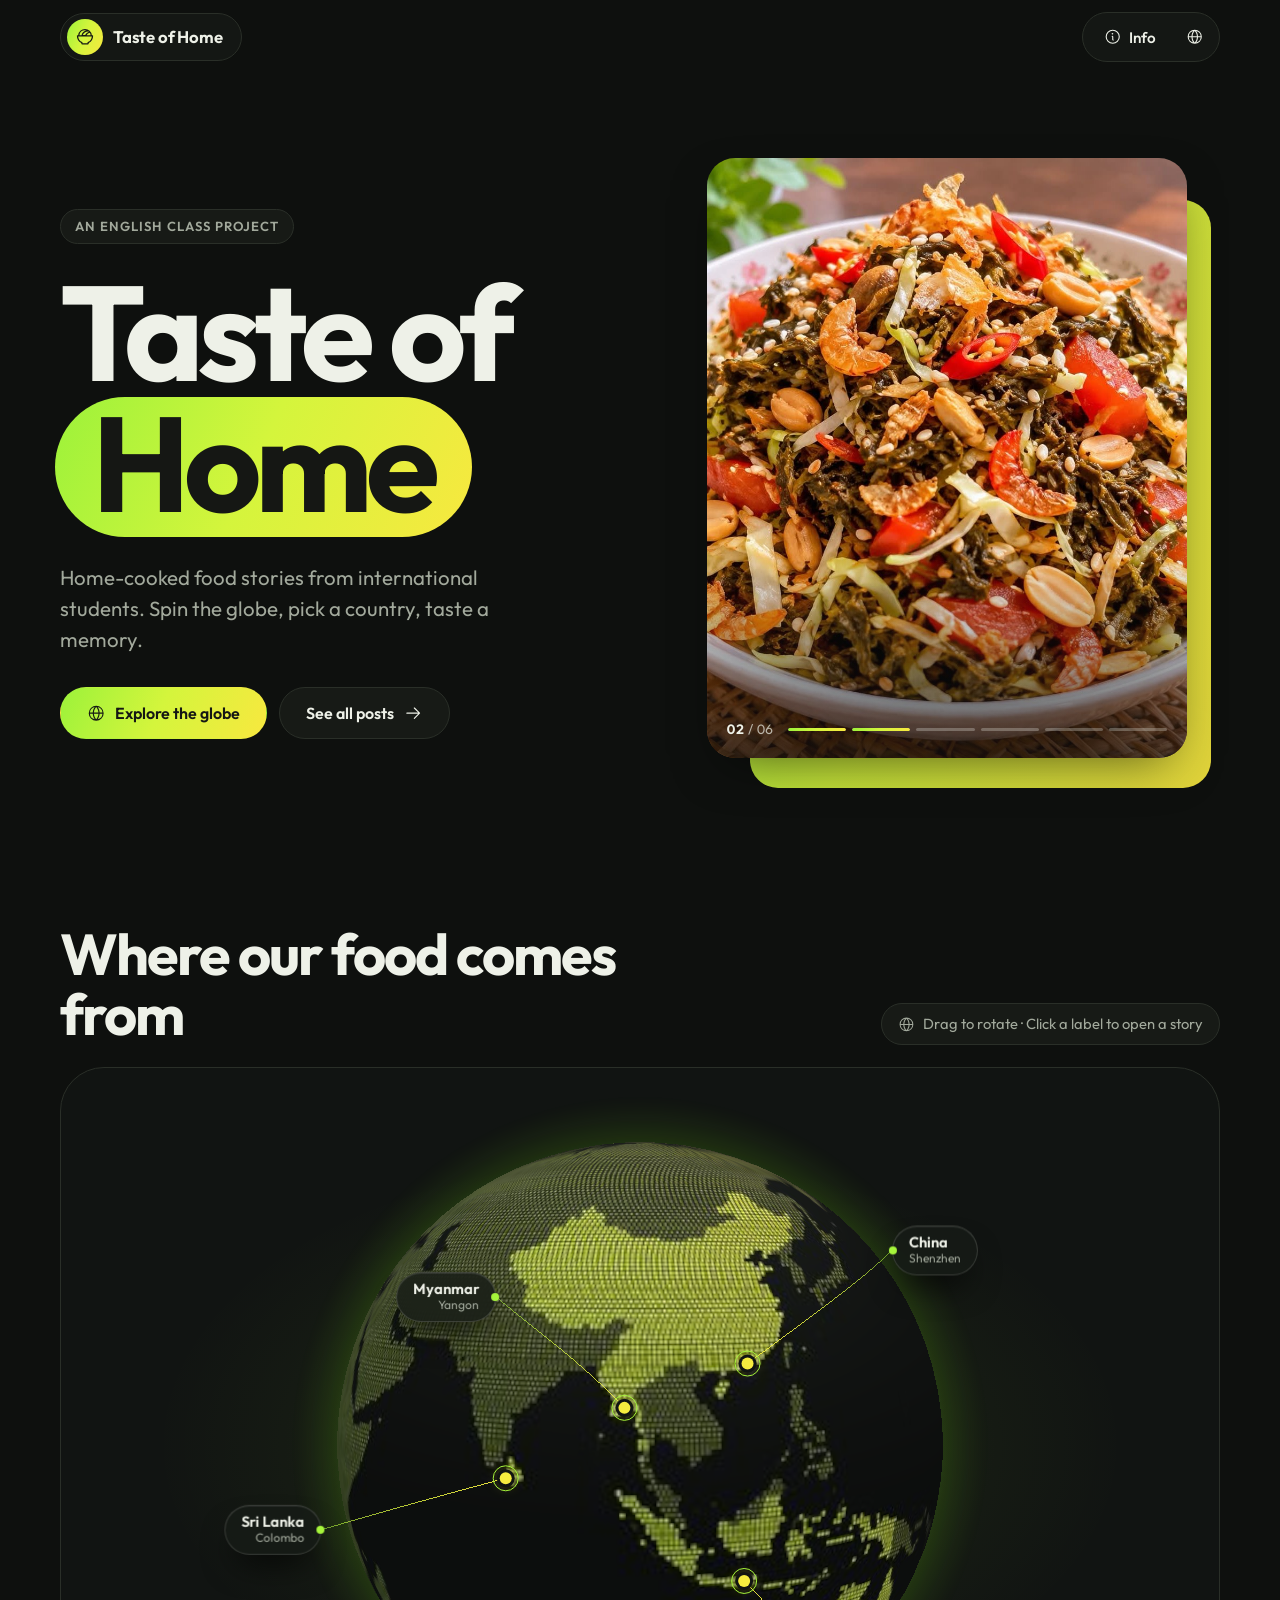
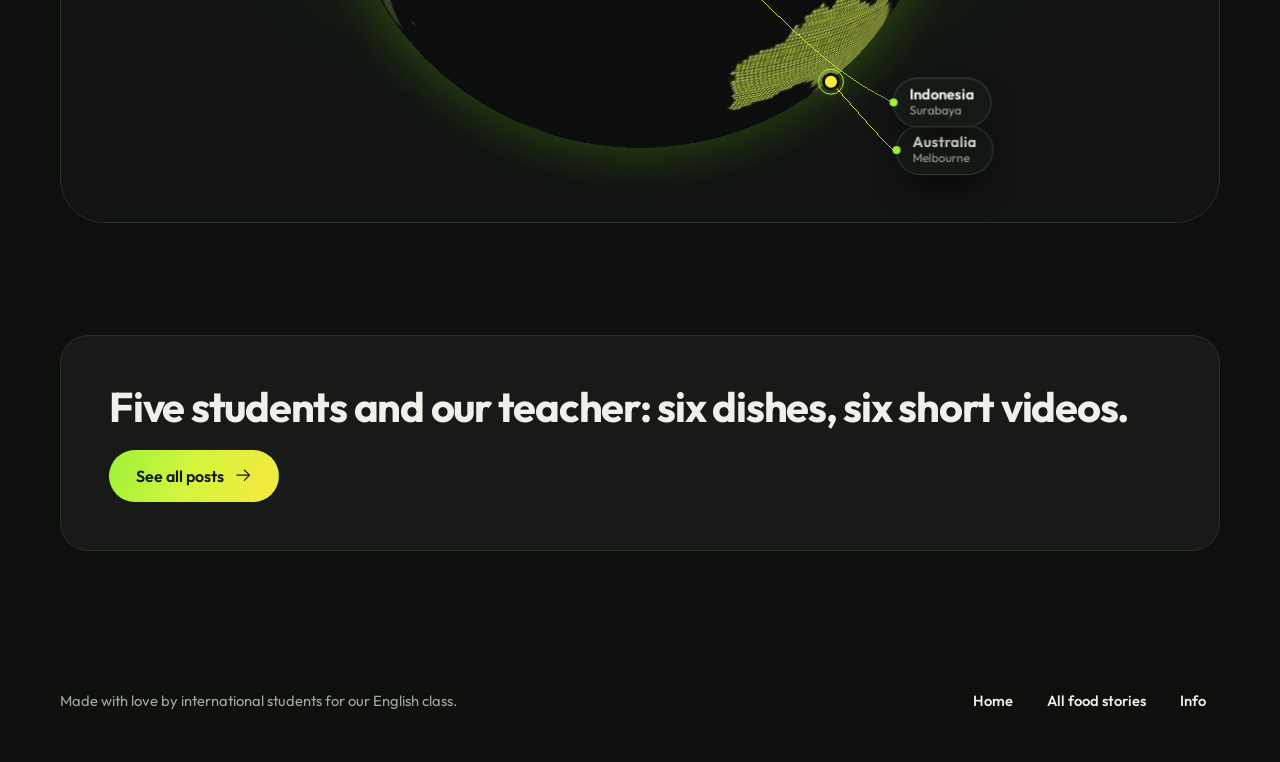
==== commit a19a16e4: "Food Day news article: text and captioned photos side by side, in all languages - news.html?id=food-" ====
--- a/index.html
+++ b/index.html
@@ -14,7 +14,7 @@
   <meta property="og:image" content="https://blanchexxxxx.github.io/taste-of-home/assets/img/globe-1k.jpg">
   <link rel="icon" href="assets/img/favicon.svg" type="image/svg+xml">
   <link rel="preload" href="assets/fonts/outfit-latin-wght-normal.woff2" as="font" type="font/woff2" crossorigin>
-  <link rel="stylesheet" href="assets/css/style.css?v=202611261200">
+  <link rel="stylesheet" href="assets/css/style.css?v=202611261500">
   <script type="application/ld+json">
   {"@context":"https://schema.org","@type":"WebSite","name":"Taste of Home","url":"https://blanchexxxxx.github.io/taste-of-home/","description":"Food stories and short videos from international students.","inLanguage":["en","zh","ja","id","my","si","ta"]}
   </script>
@@ -91,12 +91,12 @@
     </div>
   </footer>
 
-  <script src="assets/js/icons.js?v=202611261200" defer></script>
-  <script src="assets/js/i18n.js?v=202611261200" defer></script>
-  <script src="assets/js/data.js?v=202611261200" defer></script>
-  <script src="assets/js/posts-i18n.js?v=202611261200" defer></script>
-  <script src="assets/js/common.js?v=202611261200" defer></script>
-  <script src="assets/js/pages.js?v=202611261200" defer></script>
-  <script src="assets/js/globe.js?v=202611261200" defer></script>
+  <script src="assets/js/icons.js?v=202611261500" defer></script>
+  <script src="assets/js/i18n.js?v=202611261500" defer></script>
+  <script src="assets/js/data.js?v=202611261500" defer></script>
+  <script src="assets/js/posts-i18n.js?v=202611261500" defer></script>
+  <script src="assets/js/common.js?v=202611261500" defer></script>
+  <script src="assets/js/pages.js?v=202611261500" defer></script>
+  <script src="assets/js/globe.js?v=202611261500" defer></script>
 </body>
 </html>
--- a/assets/css/style.css
+++ b/assets/css/style.css
@@ -335,17 +335,33 @@
 .panel--grad { background: var(--grad); color: var(--on-grad); border-color: transparent; }
 .panel--grad p { color: inherit; opacity: .8; }
 .panel--wide { grid-column: 1 / -1; }
-.report h2 { margin-top: 14px; font-size: clamp(1.6rem, 3.4vw, 2.4rem); line-height: 1.12; }
-.report__date { margin: 0 0 22px !important; font-size: .95rem; }
-.report__body { display: grid; grid-template-columns: 1fr 1.25fr; gap: clamp(18px, 3vw, 36px); align-items: center; }
-.report__text p { font-size: 1.05rem; line-height: 1.7; }
-.report__text p + p { margin-top: 14px; }
-.report .video { margin: 0; border-radius: var(--r-media); }
-.report__gallery { margin-top: 22px; display: grid; grid-template-columns: repeat(4, 1fr); gap: 10px; }
-.report__gallery a { display: block; overflow: hidden; border-radius: 16px; background: var(--surface-2); aspect-ratio: 4 / 3; }
-.report__gallery img { width: 100%; height: 100%; object-fit: cover; transition: transform .6s var(--ease); }
-.report__gallery a:hover img { transform: scale(1.04); }
-@media (max-width: 900px) { .report__body { grid-template-columns: 1fr; } .report__gallery { grid-template-columns: repeat(2, 1fr); } }
+/* news card on the Info page */
+.news-list { display: grid; gap: 18px; }
+.news-card { display: grid; grid-template-columns: 1.1fr 1fr; overflow: hidden; border-radius: var(--r-bubble); background: var(--surface); border: 1px solid var(--line); text-decoration: none; color: inherit; transition: border-color .3s, transform .4s var(--ease); }
+.news-card:hover { border-color: rgba(166, 245, 59, .45); transform: translateY(-2px); }
+.news-card__img { position: relative; min-height: 240px; overflow: hidden; }
+.news-card__img img { position: absolute; inset: 0; width: 100%; height: 100%; object-fit: cover; transition: transform .8s var(--ease); }
+.news-card:hover .news-card__img img { transform: scale(1.03); }
+.news-card__body { padding: clamp(22px, 3vw, 36px); display: flex; flex-direction: column; gap: 12px; align-items: flex-start; justify-content: center; }
+.news-card__body h2 { margin: 4px 0 0; font-size: clamp(1.5rem, 3vw, 2.1rem); line-height: 1.15; letter-spacing: -.02em; }
+.news-card__body p { margin: 0; color: var(--muted); }
+.news-card__meta { font-size: .9rem; }
+@media (max-width: 900px) { .news-card { grid-template-columns: 1fr; } .news-card__img { min-height: 0; aspect-ratio: 16 / 10; } }
+
+/* news article page */
+.news { max-width: 760px; margin: 0 auto; }
+.news h1 { margin: 16px 0 14px; font-size: clamp(2.2rem, 5.6vw, 3.8rem); line-height: 1.05; letter-spacing: -.04em; font-weight: 700; }
+.news__dek { margin: 0 0 14px; font-size: clamp(1.15rem, 2vw, 1.35rem); line-height: 1.5; color: var(--ink); opacity: .85; }
+.news__meta { margin: 0 0 34px; padding-bottom: 22px; border-bottom: 1px solid var(--line); color: var(--muted); font-size: .95rem; }
+.news__body > p { margin: 0 0 22px; font-size: 1.12rem; line-height: 1.8; }
+.news figure { margin: 34px 0; }
+.news figure img, .news figure .video { width: 100%; border-radius: var(--r-media); }
+.news figure img { height: auto; display: block; }
+.news figure.is-tall img { max-height: 80vh; width: auto; max-width: 100%; margin: 0 auto; }
+.news__pair { display: grid; grid-template-columns: 1fr 1fr; gap: 10px; }
+.news__pair img { aspect-ratio: 4 / 3; object-fit: cover; }
+.news figcaption { margin-top: 10px; padding-left: 12px; border-left: 2px solid var(--lime); color: var(--muted); font-size: .92rem; line-height: 1.5; }
+@media (max-width: 600px) { .news__pair { grid-template-columns: 1fr; } }
 .event { display: grid; grid-template-columns: 1.15fr .85fr; gap: clamp(20px, 4vw, 48px); align-items: start; }
 .event__text h2 { margin-top: 14px; font-size: clamp(1.5rem, 3vw, 2.1rem); line-height: 1.15; }
 .event__lead { margin-bottom: 22px !important; font-size: 1.05rem; }
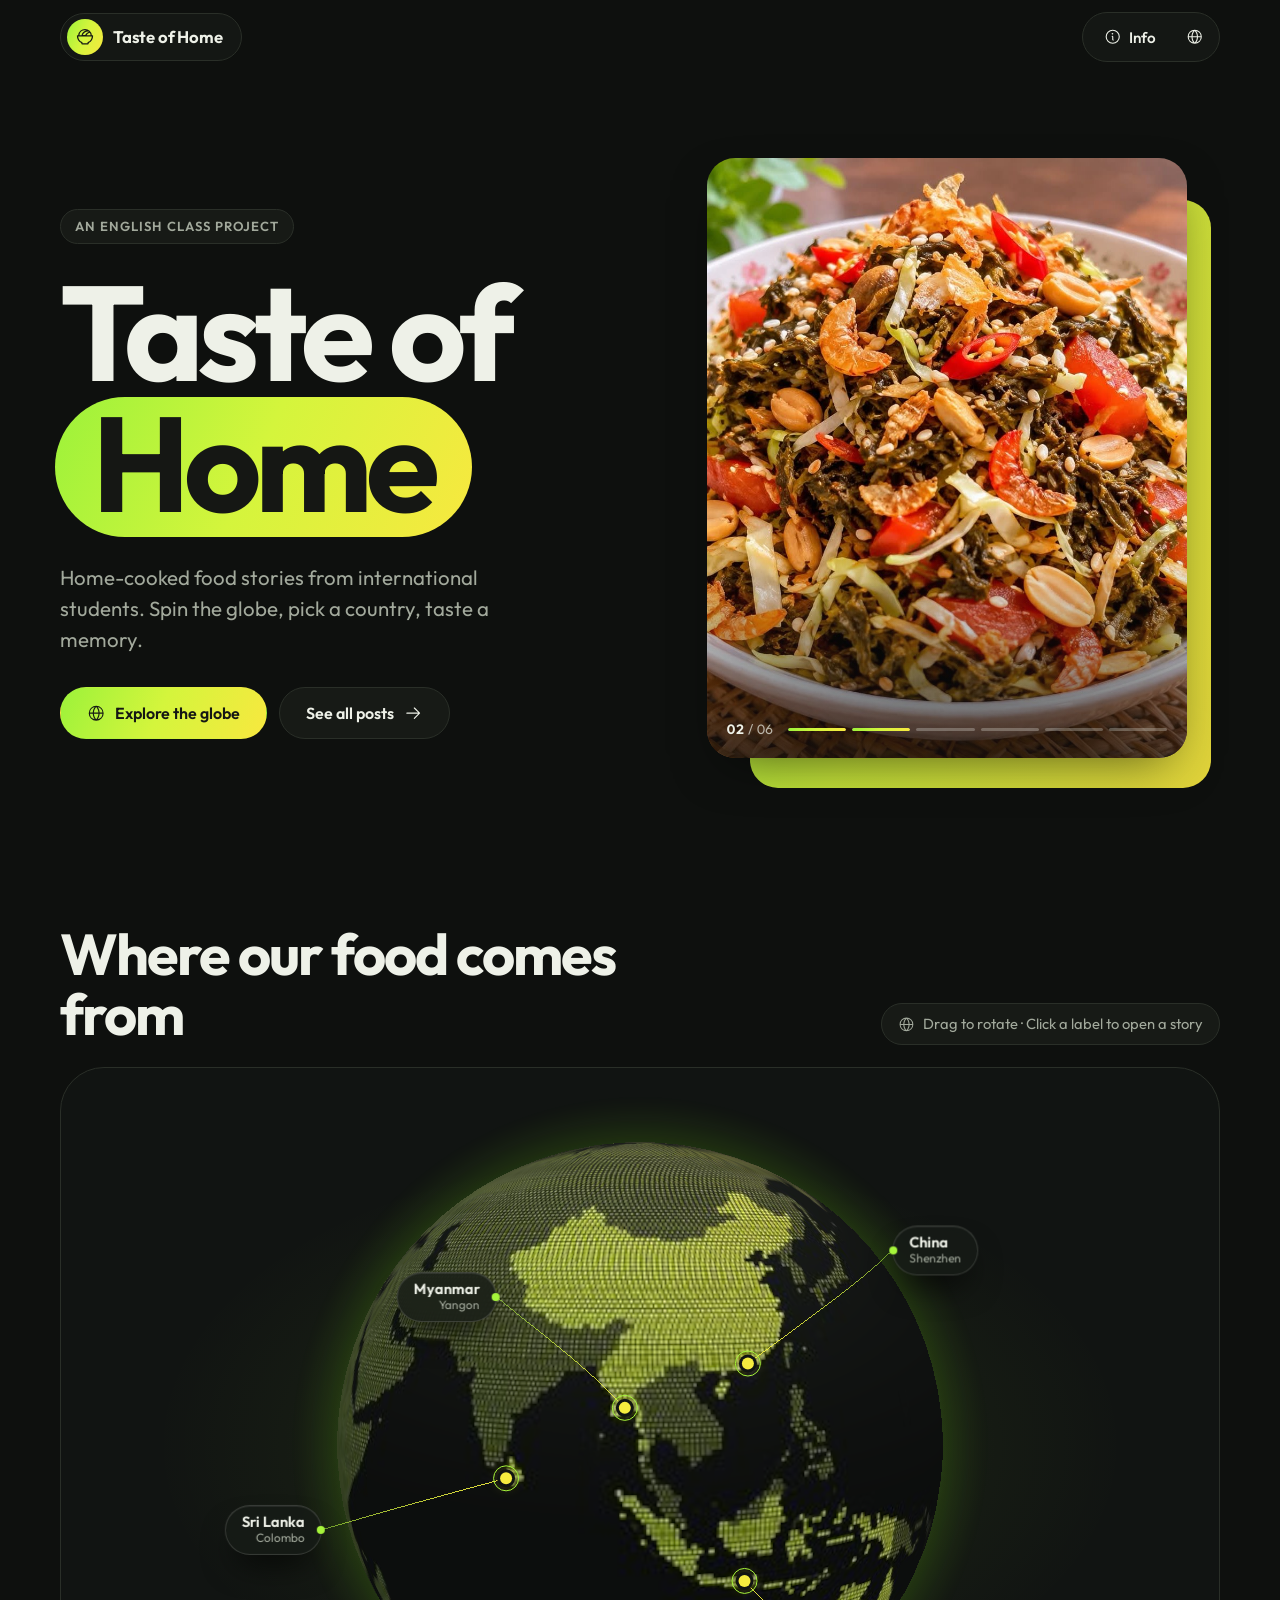
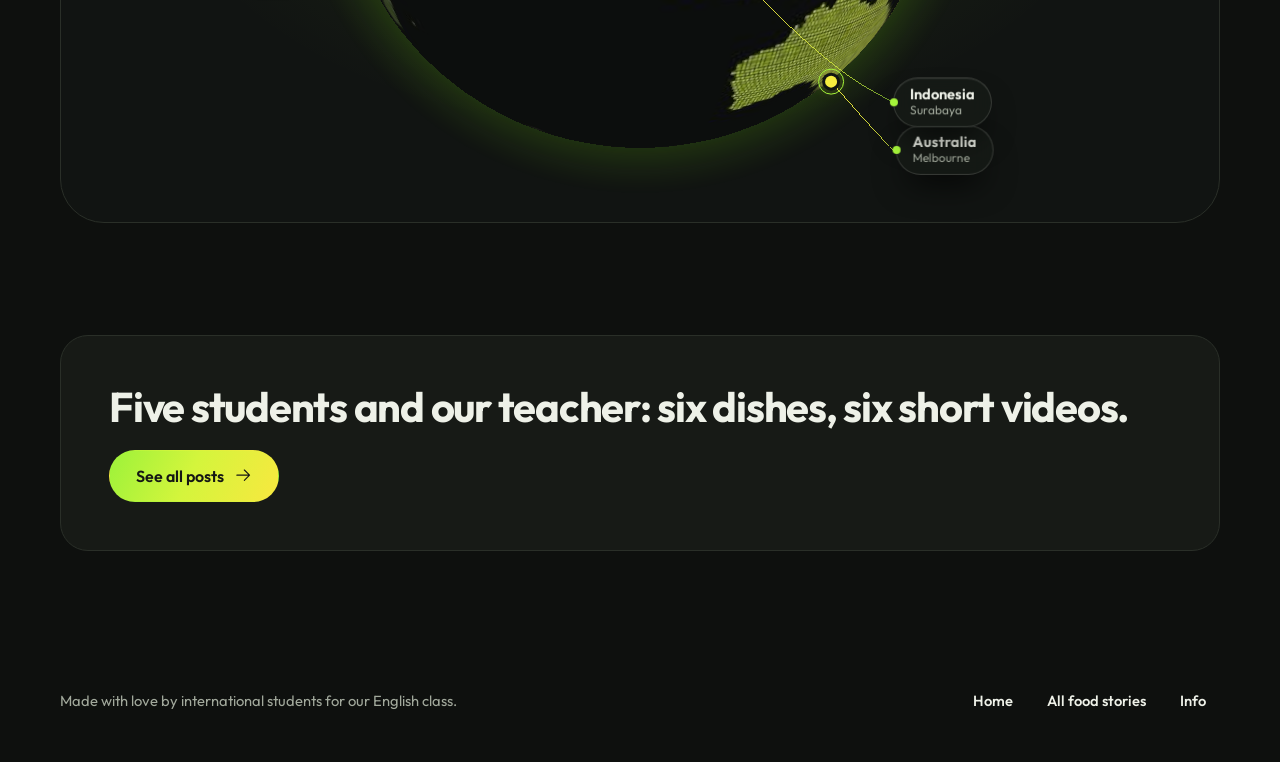
==== commit a59dc4a4: "Fix news link: Indonesian text overwrote the article id Translations were stored under language code" ====
--- a/index.html
+++ b/index.html
@@ -14,7 +14,7 @@
   <meta property="og:image" content="https://blanchexxxxx.github.io/taste-of-home/assets/img/globe-1k.jpg">
   <link rel="icon" href="assets/img/favicon.svg" type="image/svg+xml">
   <link rel="preload" href="assets/fonts/outfit-latin-wght-normal.woff2" as="font" type="font/woff2" crossorigin>
-  <link rel="stylesheet" href="assets/css/style.css?v=202611261500">
+  <link rel="stylesheet" href="assets/css/style.css?v=202611261600">
   <script type="application/ld+json">
   {"@context":"https://schema.org","@type":"WebSite","name":"Taste of Home","url":"https://blanchexxxxx.github.io/taste-of-home/","description":"Food stories and short videos from international students.","inLanguage":["en","zh","ja","id","my","si","ta"]}
   </script>
@@ -91,12 +91,12 @@
     </div>
   </footer>
 
-  <script src="assets/js/icons.js?v=202611261500" defer></script>
-  <script src="assets/js/i18n.js?v=202611261500" defer></script>
-  <script src="assets/js/data.js?v=202611261500" defer></script>
-  <script src="assets/js/posts-i18n.js?v=202611261500" defer></script>
-  <script src="assets/js/common.js?v=202611261500" defer></script>
-  <script src="assets/js/pages.js?v=202611261500" defer></script>
-  <script src="assets/js/globe.js?v=202611261500" defer></script>
+  <script src="assets/js/icons.js?v=202611261600" defer></script>
+  <script src="assets/js/i18n.js?v=202611261600" defer></script>
+  <script src="assets/js/data.js?v=202611261600" defer></script>
+  <script src="assets/js/posts-i18n.js?v=202611261600" defer></script>
+  <script src="assets/js/common.js?v=202611261600" defer></script>
+  <script src="assets/js/pages.js?v=202611261600" defer></script>
+  <script src="assets/js/globe.js?v=202611261600" defer></script>
 </body>
 </html>
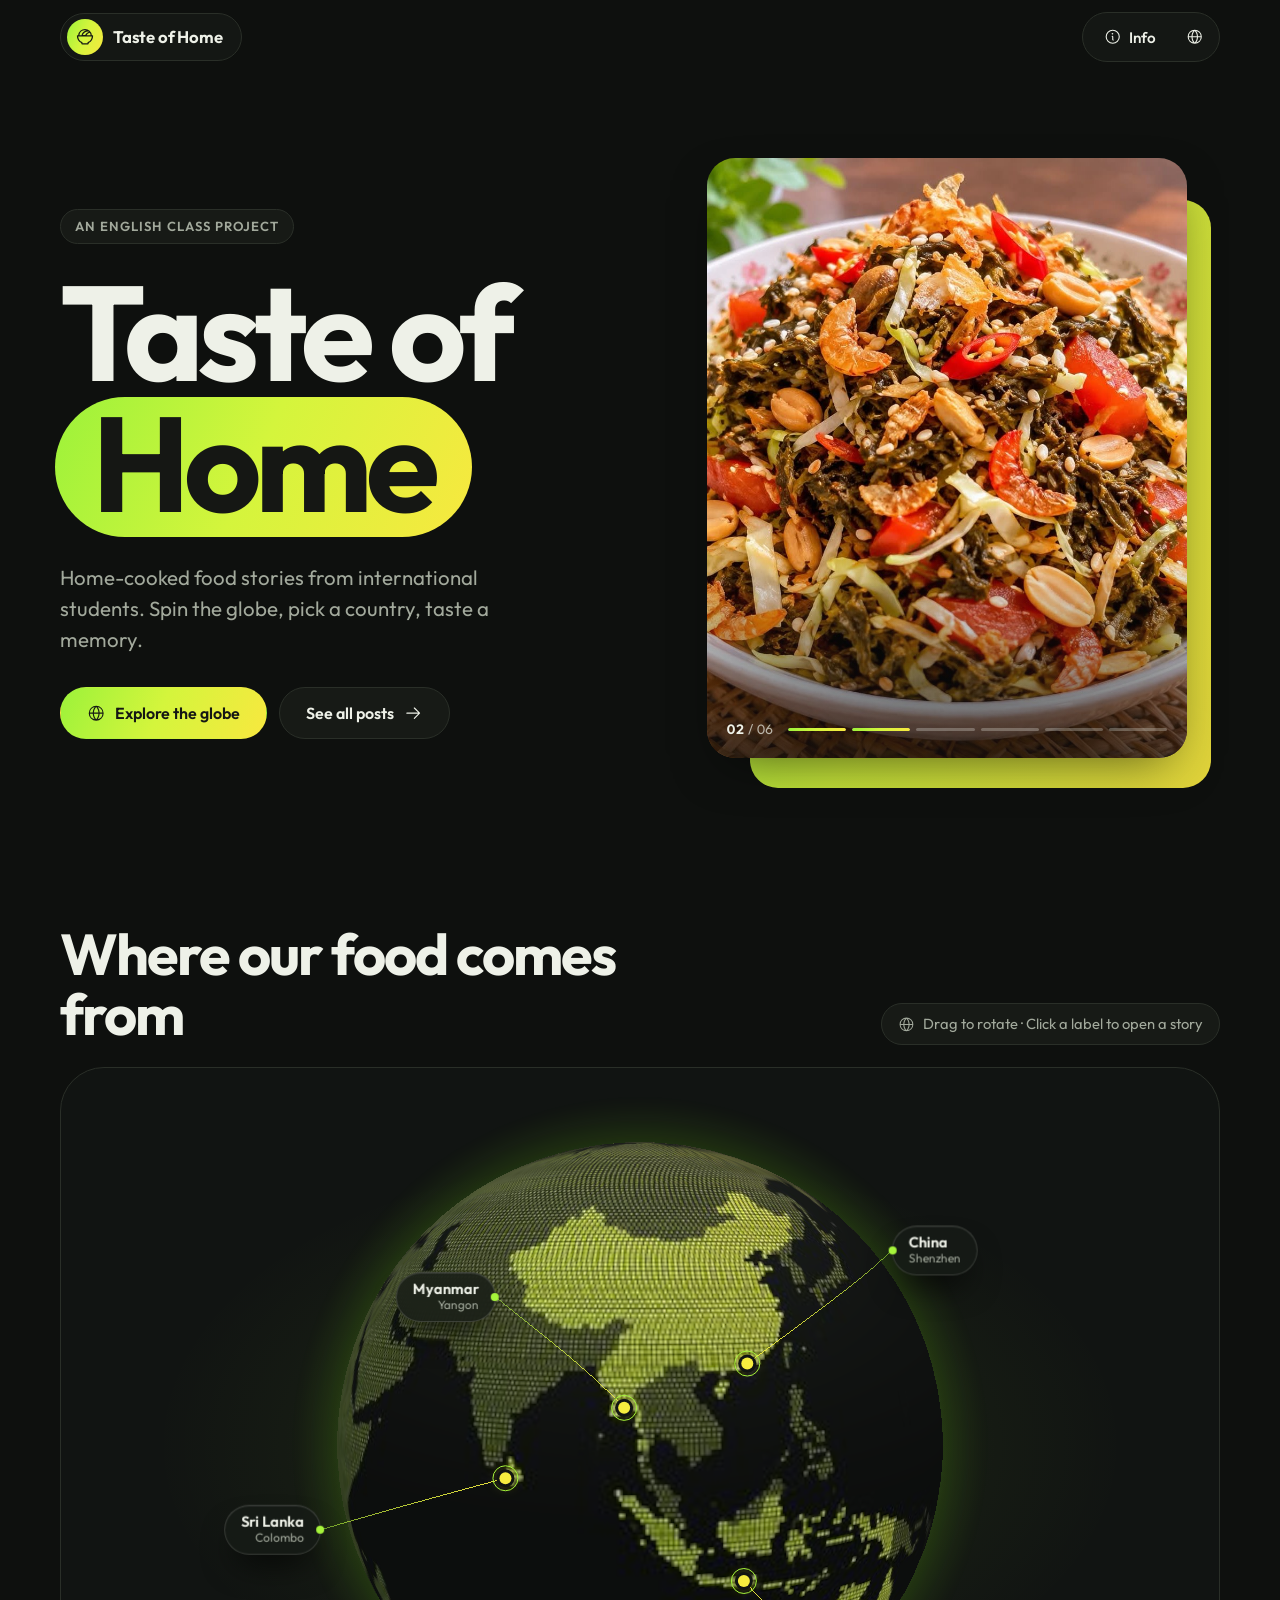
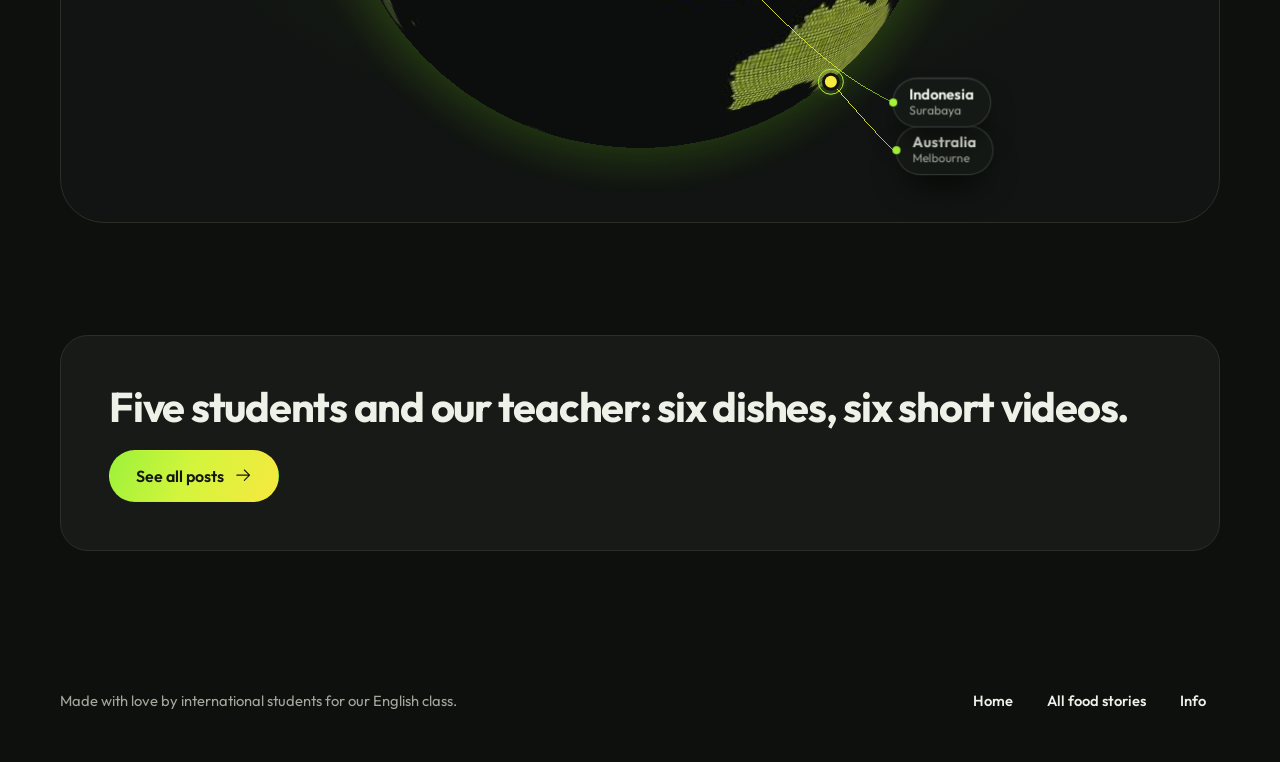
==== commit ea2db9e0: "News page: an unknown id shows the latest article instead of "not found" So the broken ?id=[object O" ====
--- a/index.html
+++ b/index.html
@@ -14,7 +14,7 @@
   <meta property="og:image" content="https://blanchexxxxx.github.io/taste-of-home/assets/img/globe-1k.jpg">
   <link rel="icon" href="assets/img/favicon.svg" type="image/svg+xml">
   <link rel="preload" href="assets/fonts/outfit-latin-wght-normal.woff2" as="font" type="font/woff2" crossorigin>
-  <link rel="stylesheet" href="assets/css/style.css?v=202611261600">
+  <link rel="stylesheet" href="assets/css/style.css?v=202611261700">
   <script type="application/ld+json">
   {"@context":"https://schema.org","@type":"WebSite","name":"Taste of Home","url":"https://blanchexxxxx.github.io/taste-of-home/","description":"Food stories and short videos from international students.","inLanguage":["en","zh","ja","id","my","si","ta"]}
   </script>
@@ -91,12 +91,12 @@
     </div>
   </footer>
 
-  <script src="assets/js/icons.js?v=202611261600" defer></script>
-  <script src="assets/js/i18n.js?v=202611261600" defer></script>
-  <script src="assets/js/data.js?v=202611261600" defer></script>
-  <script src="assets/js/posts-i18n.js?v=202611261600" defer></script>
-  <script src="assets/js/common.js?v=202611261600" defer></script>
-  <script src="assets/js/pages.js?v=202611261600" defer></script>
-  <script src="assets/js/globe.js?v=202611261600" defer></script>
+  <script src="assets/js/icons.js?v=202611261700" defer></script>
+  <script src="assets/js/i18n.js?v=202611261700" defer></script>
+  <script src="assets/js/data.js?v=202611261700" defer></script>
+  <script src="assets/js/posts-i18n.js?v=202611261700" defer></script>
+  <script src="assets/js/common.js?v=202611261700" defer></script>
+  <script src="assets/js/pages.js?v=202611261700" defer></script>
+  <script src="assets/js/globe.js?v=202611261700" defer></script>
 </body>
 </html>
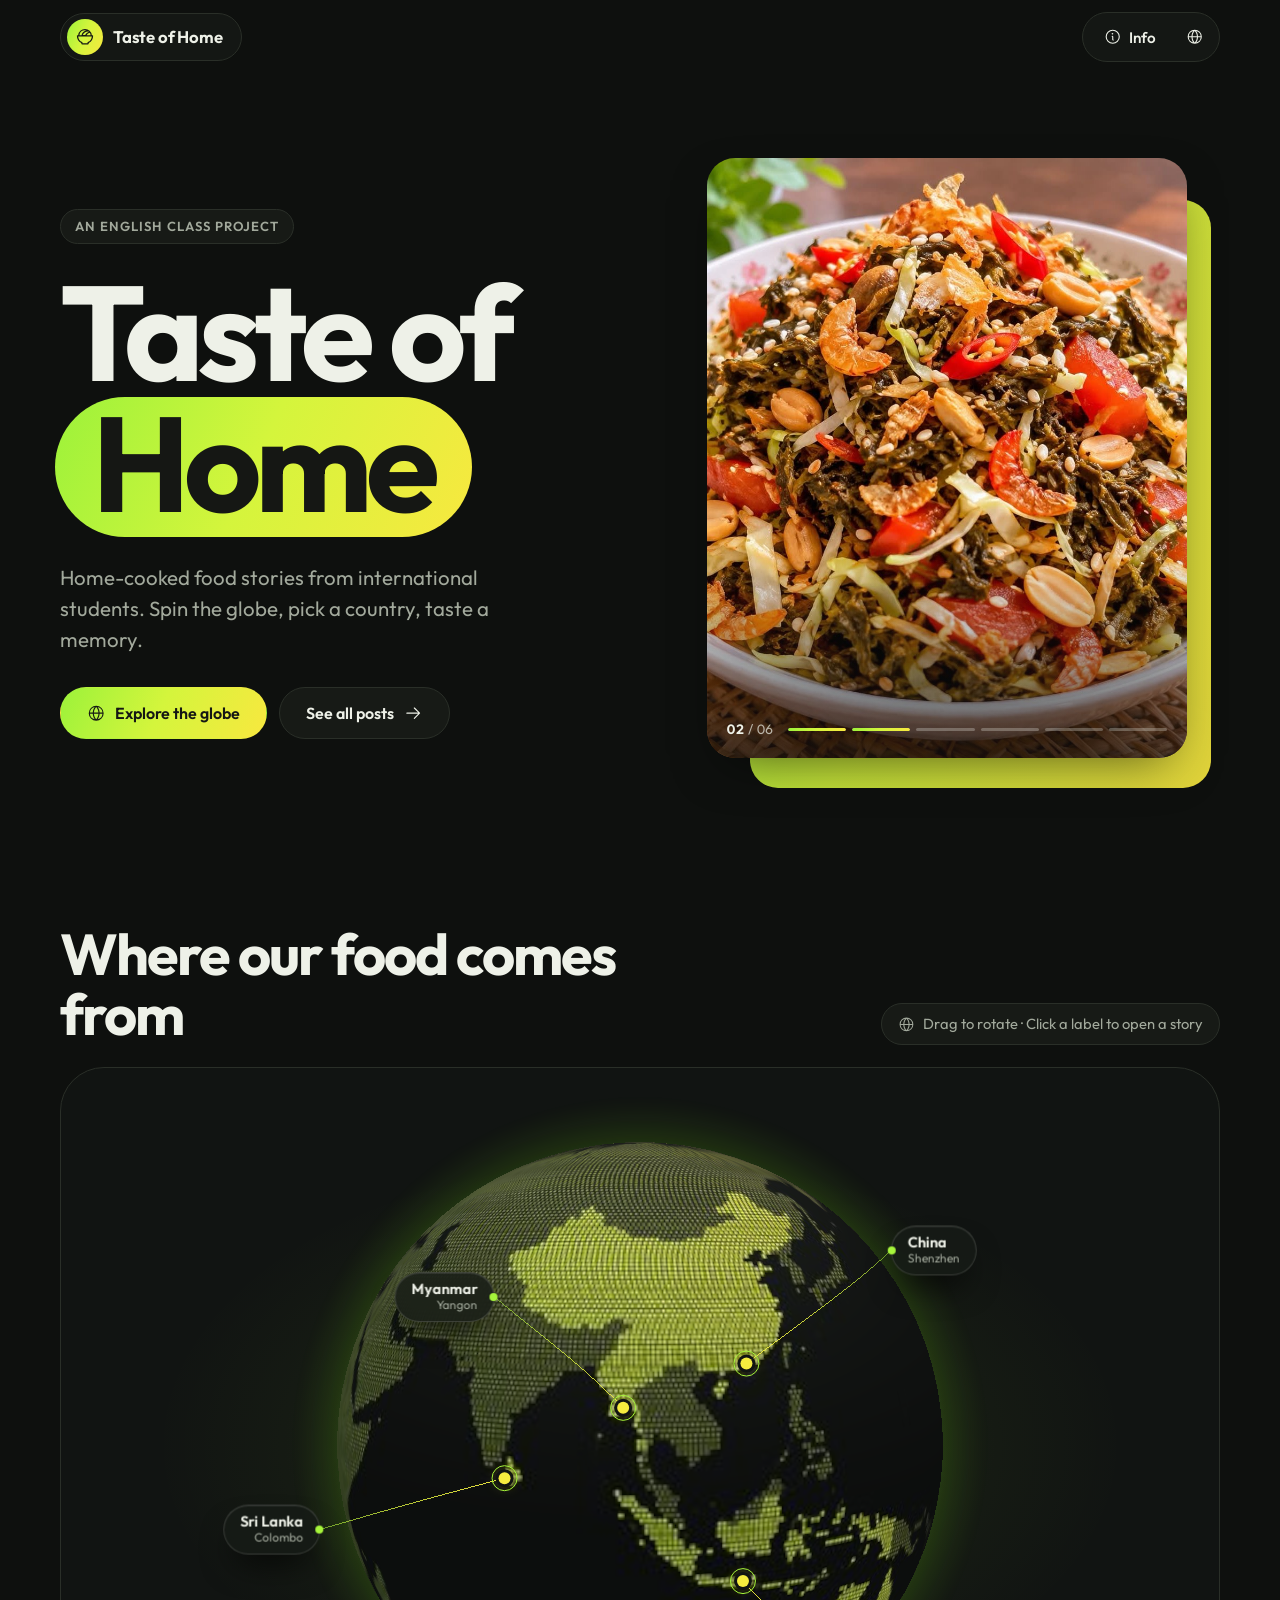
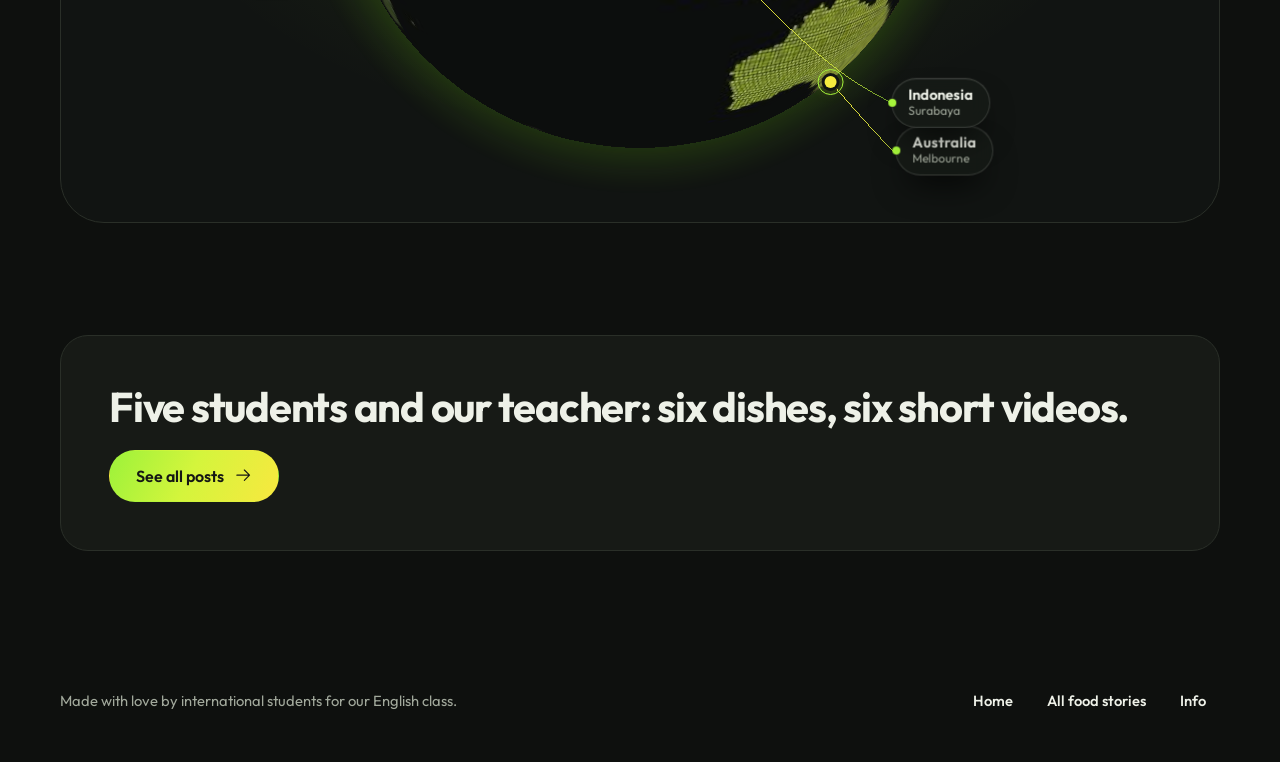
==== commit 19320c1a: "Food Day article: author byline and a note on Miyoshi-sensei tasting the salad Co-Authored-By: Claud" ====
--- a/index.html
+++ b/index.html
@@ -14,7 +14,7 @@
   <meta property="og:image" content="https://blanchexxxxx.github.io/taste-of-home/assets/img/globe-1k.jpg">
   <link rel="icon" href="assets/img/favicon.svg" type="image/svg+xml">
   <link rel="preload" href="assets/fonts/outfit-latin-wght-normal.woff2" as="font" type="font/woff2" crossorigin>
-  <link rel="stylesheet" href="assets/css/style.css?v=202611261700">
+  <link rel="stylesheet" href="assets/css/style.css?v=202611261900">
   <script type="application/ld+json">
   {"@context":"https://schema.org","@type":"WebSite","name":"Taste of Home","url":"https://blanchexxxxx.github.io/taste-of-home/","description":"Food stories and short videos from international students.","inLanguage":["en","zh","ja","id","my","si","ta"]}
   </script>
@@ -91,12 +91,12 @@
     </div>
   </footer>
 
-  <script src="assets/js/icons.js?v=202611261700" defer></script>
-  <script src="assets/js/i18n.js?v=202611261700" defer></script>
-  <script src="assets/js/data.js?v=202611261700" defer></script>
-  <script src="assets/js/posts-i18n.js?v=202611261700" defer></script>
-  <script src="assets/js/common.js?v=202611261700" defer></script>
-  <script src="assets/js/pages.js?v=202611261700" defer></script>
-  <script src="assets/js/globe.js?v=202611261700" defer></script>
+  <script src="assets/js/icons.js?v=202611261900" defer></script>
+  <script src="assets/js/i18n.js?v=202611261900" defer></script>
+  <script src="assets/js/data.js?v=202611261900" defer></script>
+  <script src="assets/js/posts-i18n.js?v=202611261900" defer></script>
+  <script src="assets/js/common.js?v=202611261900" defer></script>
+  <script src="assets/js/pages.js?v=202611261900" defer></script>
+  <script src="assets/js/globe.js?v=202611261900" defer></script>
 </body>
 </html>
--- a/assets/css/style.css
+++ b/assets/css/style.css
@@ -360,6 +360,8 @@
 .news figure.is-tall img { max-height: 80vh; width: auto; max-width: 100%; margin: 0 auto; }
 .news__pair { display: grid; grid-template-columns: 1fr 1fr; gap: 10px; }
 .news__pair img { aspect-ratio: 4 / 3; object-fit: cover; }
+.news__byline { margin: 40px 0 0; padding-top: 18px; border-top: 1px solid var(--line); color: var(--muted); font-size: .98rem; }
+.news__byline b { color: var(--ink); font-weight: 650; }
 .news figcaption { margin-top: 10px; padding-left: 12px; border-left: 2px solid var(--lime); color: var(--muted); font-size: .92rem; line-height: 1.5; }
 @media (max-width: 600px) { .news__pair { grid-template-columns: 1fr; } }
 .event { display: grid; grid-template-columns: 1.15fr .85fr; gap: clamp(20px, 4vw, 48px); align-items: start; }
